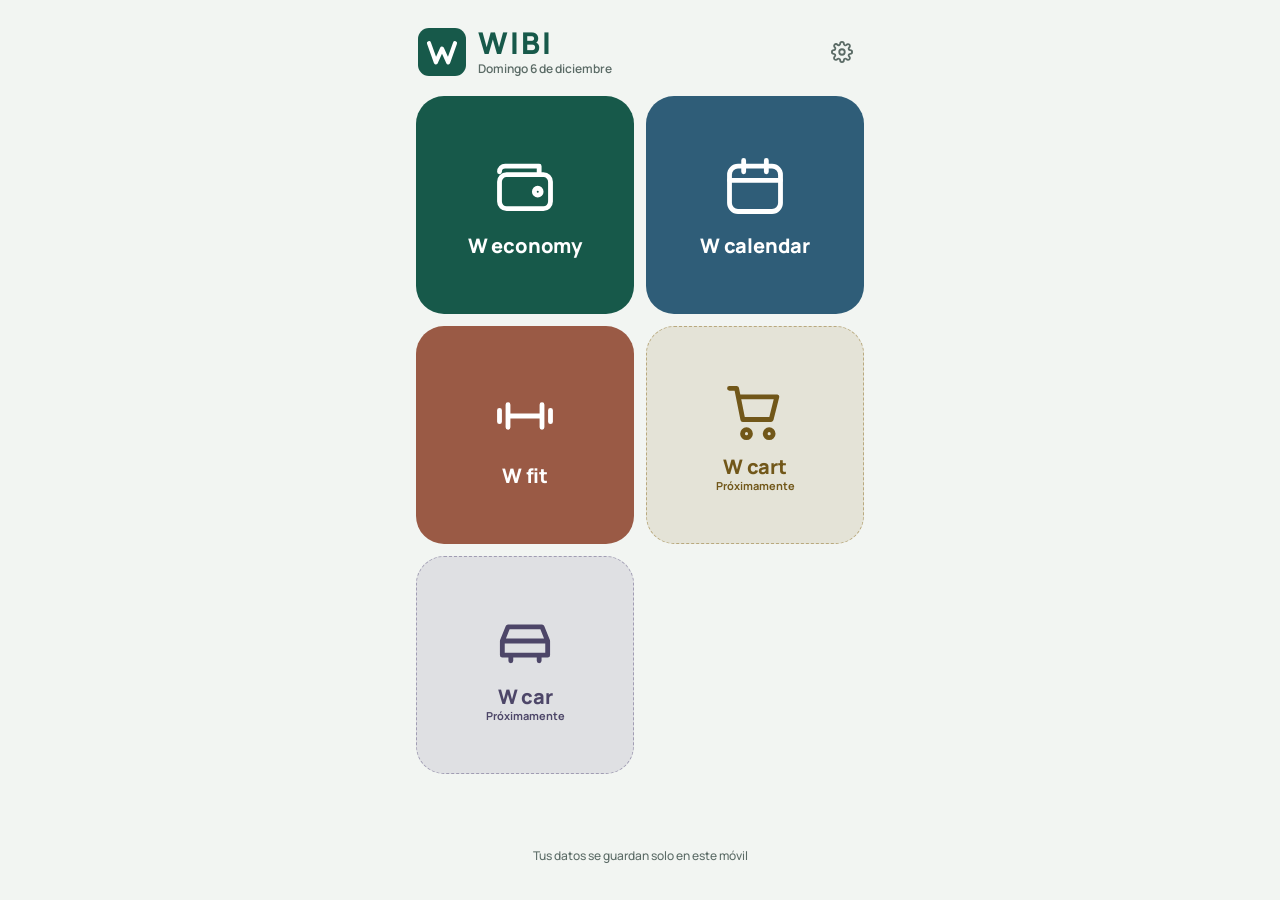
==== index.html @ 0a6af0d2 "Los estilos llevan la version en la direccion para no mezclar versiones (v0.38.1) Co-Authored-By: Cl" ====
<!doctype html>
<html lang="es">
<head>
<meta charset="utf-8">
<meta name="viewport" content="width=device-width, initial-scale=1, viewport-fit=cover">
<title>WIBI</title>
<meta name="theme-color" content="#F2F5F2">
<meta name="description" content="WIBI: app personal para el móvil">
<link rel="manifest" href="manifest.webmanifest">
<link rel="icon" type="image/png" sizes="192x192" href="icons/icon-192.png">
<link rel="apple-touch-icon" href="icons/apple-touch-icon.png">
<meta name="apple-mobile-web-app-capable" content="yes">
<meta name="mobile-web-app-capable" content="yes">
<meta name="apple-mobile-web-app-title" content="WIBI">
<meta name="apple-mobile-web-app-status-bar-style" content="default">
<link rel="preconnect" href="https://fonts.googleapis.com">
<link rel="preconnect" href="https://fonts.gstatic.com" crossorigin>
<link href="https://fonts.googleapis.com/css2?family=Figtree:wght@400;500;600;700;800&amp;family=Manrope:wght@400;500;600;700;800&amp;family=Bricolage+Grotesque:wght@600;700;800&amp;family=Barlow:wght@400;500;600;700&amp;family=Barlow+Condensed:wght@600;700;800&amp;family=Rubik:wght@400;500;600;700;800&amp;display=swap" rel="stylesheet">
<link rel="stylesheet" href="css/styles.css?v=0.38.1">
<link rel="stylesheet" href="css/calendar.css?v=0.38.1">
<link rel="stylesheet" href="css/economy.css?v=0.38.1">
<link rel="stylesheet" href="css/fit.css?v=0.38.1">
</head>
<body>
<div id="app"></div>
<div id="overlay-root"></div>
<script type="module" src="js/main.js"></script>
</body>
</html>
---- css/styles.css ----
/* ============================================================
   WIBI · estilos
   Los colores viven en variables (--nombre). Cambiar de claro a
   oscuro solo cambia el valor de esas variables.
   ============================================================ */

:root {
  --bg: #F2F5F2;
  --card: #FFFFFF;
  --text: #1B2A26;
  --muted: #5B6B66;
  --line: #E4EBE7;
  --track: #F2F5F2;
  --primary: #17594A;
  --on-primary: #FFFFFF;
  --accent-text: #17594A;
  --outline: #17594A;
  --banner-bg: #FBF1DC;
  --banner-text: #6B4A0A;
  --banner-btn: #17594A;
  --banner-btn-text: #FFFFFF;
  --danger: #A33A2B;
  color-scheme: light;
}

:root[data-theme="dark"] {
  --bg: #0F1A17;
  --card: #1A2824;
  --text: #E6EFEB;
  --muted: #9DB0A9;
  --line: #26372F;
  --track: #0F1A17;
  --primary: #17594A;
  --on-primary: #FFFFFF;
  --accent-text: #7FD4BB;
  --outline: #7FD4BB;
  --banner-bg: #2B2412;
  --banner-text: #F0D79A;
  --banner-btn: #E0A33A;
  --banner-btn-text: #2B1D00;
  --danger: #F08A78;
  color-scheme: dark;
}

* { box-sizing: border-box; -webkit-tap-highlight-color: transparent; }

html, body {
  margin: 0;
  background: var(--bg);
  color: var(--text);
  font-family: 'Manrope', system-ui, -apple-system, 'Segoe UI', Roboto, sans-serif;
  -webkit-text-size-adjust: 100%;
}

body { min-height: 100vh; min-height: 100dvh; }

button { font: inherit; color: inherit; cursor: pointer; border: 0; background: none; padding: 0; }
button:focus-visible, label:focus-within, a:focus-visible { outline: 3px solid var(--outline); outline-offset: 2px; }

svg.icon { width: 1em; height: 1em; display: block; }

/* ---------- Estructura de pantalla ---------- */

#app {
  max-width: 480px;
  margin: 0 auto;
  min-height: 100vh;
  min-height: 100dvh;
  display: flex;
  flex-direction: column;
  gap: 12px;
  padding: calc(20px + env(safe-area-inset-top)) 16px calc(24px + env(safe-area-inset-bottom)) 16px;
}

.spacer { flex: 1; }
.footnote { font-size: 12px; font-weight: 500; color: var(--muted); text-align: center; }

/* ---------- Cabecera de inicio ---------- */

.home-top { display: flex; align-items: center; justify-content: space-between; min-height: 64px; }
.brand { display: flex; align-items: center; gap: 12px; padding-left: 2px; }
.brand svg { width: 48px; height: 48px; display: block; }
.brand-text { display: flex; flex-direction: column; gap: 1px; }
.wordmark { font-size: 30px; font-weight: 800; letter-spacing: 2px; line-height: 1.05; color: var(--accent-text); }
.today { font-size: 12px; font-weight: 600; color: var(--muted); }

.icon-btn {
  width: 44px; height: 44px; border-radius: 22px;
  display: flex; align-items: center; justify-content: center;
  font-size: 22px; color: var(--muted);
}
.icon-btn.filled { background: var(--card); color: var(--text); font-size: 20px; }

/* ---------- Aviso de copia ---------- */

.banner {
  background: var(--banner-bg);
  border-radius: 20px;
  padding: 12px 12px 12px 16px;
  display: flex; align-items: center; gap: 12px;
}
.banner p { flex: 1; margin: 0; font-size: 13px; font-weight: 600; color: var(--banner-text); line-height: 1.4; }
.banner button {
  height: 44px; padding: 0 18px; border-radius: 22px;
  background: var(--banner-btn); color: var(--banner-btn-text);
  font-size: 13px; font-weight: 800;
}

/* ---------- Cuadrados de las secciones ---------- */

.grid { display: grid; grid-template-columns: repeat(2, minmax(0, 1fr)); gap: 12px; }

.tile {
  aspect-ratio: 1 / 1;
  border-radius: 28px;
  padding: 16px;
  display: flex; flex-direction: column; align-items: center; justify-content: center;
  gap: 12px;
  text-align: center;
}
.tile .tile-icon { font-size: 68px; line-height: 0; }
.tile .tile-icon svg { stroke-width: 1.7; }
.tile .tile-name { font-size: 20px; font-weight: 800; letter-spacing: -0.2px; }
.tile .tile-soon { font-size: 11px; font-weight: 700; margin-top: -10px; }

.tile.active { background: var(--c); color: var(--on); }

.tile.pending {
  border: 1.5px dashed color-mix(in srgb, var(--c) 55%, var(--bg));
  background: color-mix(in srgb, var(--c) 13%, var(--bg));
  color: color-mix(in srgb, var(--c) 82%, #000);
  gap: 8px;
}
:root[data-theme="dark"] .tile.pending { color: color-mix(in srgb, var(--c) 45%, #fff); }

/* ---------- Pantallas interiores ---------- */

.top { display: flex; align-items: center; gap: 12px; min-height: 56px; }
.top h1 { margin: 0; font-size: 22px; font-weight: 800; letter-spacing: -0.3px; }

.card { background: var(--card); border-radius: 20px; padding: 16px; display: flex; flex-direction: column; gap: 12px; }
.card h2 { margin: 0; font-size: 14px; font-weight: 700; }
.card .hint { margin: 0; font-size: 12px; font-weight: 500; color: var(--muted); line-height: 1.45; }
.head { display: flex; flex-direction: column; gap: 2px; }

.segmented { background: var(--track); border-radius: 16px; padding: 4px; display: flex; gap: 4px; }
.segmented button {
  flex: 1; height: 44px; border-radius: 12px;
  font-size: 13px; font-weight: 700; color: var(--muted);
}
.segmented button[aria-pressed="true"] { background: var(--primary); color: var(--on-primary); font-weight: 800; }

.row-card { text-align: left; width: 100%; flex-direction: row; align-items: center; }
.row-card .grow { flex: 1; display: flex; flex-direction: column; gap: 8px; }
.row-card .chev { font-size: 16px; color: var(--muted); }
.dots { display: flex; gap: 6px; }
.dots span { width: 22px; height: 22px; border-radius: 11px; display: block; }

.btn-row { display: flex; gap: 8px; }
.btn {
  flex: 1; height: 48px; border-radius: 24px;
  font-size: 14px; font-weight: 800;
  display: flex; align-items: center; justify-content: center; gap: 8px;
}
.btn .icon { font-size: 18px; stroke-width: 2.2; }
.btn.primary { background: var(--primary); color: var(--on-primary); }
.btn.outline { border: 2px solid var(--outline); color: var(--outline); }
.btn.danger { background: var(--danger); color: #fff; }
.btn:disabled { opacity: 0.6; cursor: default; }
.text-btn { height: 44px; font-size: 13px; font-weight: 800; color: var(--accent-text); align-self: center; padding: 0 12px; }

.lines { display: flex; flex-direction: column; gap: 2px; font-size: 12px; font-weight: 500; color: var(--muted); line-height: 1.45; }

/* ---------- Color de las secciones ---------- */

.color-card { padding: 12px 16px; gap: 8px; }
.color-head { display: flex; align-items: center; gap: 10px; }
.mini-tile {
  width: 36px; height: 36px; border-radius: 12px;
  background: var(--c); color: var(--on);
  display: flex; align-items: center; justify-content: center; font-size: 20px;
}
.color-name { font-size: 15px; font-weight: 700; }

.swatches { display: flex; justify-content: space-between; }
.swatch { position: relative; width: 44px; height: 44px; display: flex; align-items: center; justify-content: center; }
.swatch .dot {
  width: 32px; height: 32px; border-radius: 50%;
  background: var(--s); color: #fff;
  display: flex; align-items: center; justify-content: center; font-size: 14px;
}
.swatch .dot .icon { stroke-width: 3; }
.swatch[aria-pressed="true"] .dot, .swatch.custom.chosen .dot { width: 30px; height: 30px; outline: 2.5px solid var(--text); outline-offset: 2px; }
.swatch.custom .dot { background: transparent; border: 1.5px dashed var(--muted); color: var(--muted); }
.swatch.custom.chosen .dot { background: var(--s); border: 0; color: var(--on); }
.swatch.custom input { position: absolute; inset: 0; width: 100%; height: 100%; opacity: 0; cursor: pointer; }

/* ---------- Avisos y diálogos ---------- */

.toast {
  position: fixed; left: 50%; transform: translateX(-50%);
  bottom: calc(24px + env(safe-area-inset-bottom));
  max-width: min(440px, calc(100vw - 32px));
  background: var(--text); color: var(--bg);
  padding: 12px 18px; border-radius: 22px;
  font-size: 13px; font-weight: 700; text-align: center; z-index: 30;
}

.modal-back {
  position: fixed; inset: 0; background: rgba(0, 0, 0, 0.5);
  display: flex; align-items: center; justify-content: center;
  padding: 24px; z-index: 20;
}
.modal { background: var(--card); color: var(--text); border-radius: 24px; padding: 20px; width: 100%; max-width: 380px; display: flex; flex-direction: column; gap: 12px; }
.modal h2 { margin: 0; font-size: 18px; font-weight: 800; }
.modal p { margin: 0; font-size: 14px; font-weight: 500; color: var(--muted); line-height: 1.5; }

/* ---------- Secciones en construcción ---------- */

.construction { align-items: center; text-align: center; padding: 32px 16px; gap: 14px; }
.construction .tile-icon { font-size: 64px; line-height: 0; color: var(--c); }
.construction .tile-icon svg { stroke-width: 1.7; }
.construction h2 { font-size: 18px; font-weight: 800; }

/* ---------- Campos dentro de diálogos ---------- */

.modal .field { display: flex; flex-direction: column; gap: 6px; font-size: 12px; font-weight: 600; color: var(--muted); }
.modal .field input {
  height: 48px; border: 1px solid var(--field, #8AA09A); border-radius: 12px; padding: 0 12px;
  font: inherit; font-size: 16px; font-weight: 600; color: var(--text); background: var(--card);
}

/* ---------- Botón atrás discreto ---------- */
.app-back {
  position: fixed; z-index: 15;
  top: calc(2px + env(safe-area-inset-top, 0px)); left: calc(2px + env(safe-area-inset-left, 0px));
  width: 44px; height: 40px; display: grid; place-items: center;
  color: inherit; opacity: .45; background: none; border: 0; border-radius: 10px;
  -webkit-tap-highlight-color: transparent;
}
.app-back:active { opacity: .9; }
.app-back[hidden] { display: none; }
#app.full.has-back { padding-top: 30px; }

.bk-state { display: flex; align-items: center; justify-content: center; gap: 7px; margin: 0 0 6px; font-size: 12px; font-weight: 700; color: var(--text); opacity: .75; }
.bk-state i { width: 9px; height: 9px; border-radius: 50%; background: #2FA562; }
.bk-state.soon i { background: #E0A33A; } .bk-state.late i { background: #E5484D; }
.toast.nudge { display: flex; align-items: center; gap: 10px; text-align: left; padding: 8px 8px 8px 16px; }
.toast.nudge button { height: 36px; padding: 0 14px; border-radius: 18px; background: var(--bg); color: var(--text); font-size: 12px; font-weight: 800; white-space: nowrap; }
.toast.nudge button.x { padding: 0; width: 36px; background: transparent; color: var(--bg); }
---- css/calendar.css ----
/* ============================================================
   W calendar · aspecto propio (se activa con la clase "in-cal")
   ============================================================ */

:root.in-cal {
  --bg: #F4F6F8; --card: #FFFFFF; --text: #14202B; --muted: #4A5A69;
  --line: #D5DCE3; --line2: #E6EBF0; --track: #E6EBF0;
  --primary: #0F766E; --on-primary: #FFFFFF; --outline: #0F766E; --accent-text: #0F766E;
  --danger: #B3261E; --field: #8896A3; --hero: #14202B; --hero-text: #FFFFFF; --hero-muted: #C9D3DC;
  --seg-on: #FFFFFF;
}
:root.in-cal[data-theme="dark"] {
  --bg: #0F161C; --card: #1A242D; --text: #E8EEF3; --muted: #9FB0BF;
  --line: #2B3945; --line2: #243039; --track: #243039;
  --primary: #0F766E; --on-primary: #FFFFFF; --outline: #5FD1C6; --accent-text: #5FD1C6;
  --danger: #F08A78; --field: #6E8294; --hero: #22323F; --hero-text: #FFFFFF; --hero-muted: #B5C3CF;
  --seg-on: #34495A;
}
html.in-cal, html.in-cal body { background: var(--bg); font-family: 'Figtree', system-ui, -apple-system, 'Segoe UI', Roboto, sans-serif; }
#app.full { max-width: 480px; padding: 0; gap: 0; }

.cal { flex: 1; display: flex; flex-direction: column; min-height: 100vh; min-height: 100dvh; background: var(--bg); color: var(--text); }
.cal-head { display: flex; align-items: center; gap: 8px; padding: calc(14px + env(safe-area-inset-top)) 16px 8px; }
.cal-head .grow { flex: 1; min-width: 0; }
.cal-sub { font-size: 12px; font-weight: 600; color: var(--muted); }
.cal-title { font-size: 22px; font-weight: 700; line-height: 1.15; }
.ci { display: block; flex: none; }

.cal-round {
  width: 44px; height: 44px; border-radius: 50%; flex: none;
  background: var(--card); color: var(--text); box-shadow: inset 0 0 0 1px var(--line);
  display: flex; align-items: center; justify-content: center;
}
.cal-pill {
  flex: 1; min-width: 0; height: 44px; padding: 0 16px; border-radius: 22px;
  background: var(--card); color: var(--text); box-shadow: inset 0 0 0 1px var(--line);
  display: flex; align-items: center; justify-content: space-between; font-size: 16px; font-weight: 700;
}
.cal-pill span { display: flex; align-items: center; gap: 8px; min-width: 0; }
.cal-pill i { width: 10px; height: 10px; border-radius: 50%; flex: none; }
.cal-head-col { display: flex; flex-direction: column; gap: 8px; padding: calc(12px + env(safe-area-inset-top)) 16px 8px; }
.cal-head-col .row { display: flex; align-items: center; gap: 8px; }
.cal-head-col .row.between { justify-content: space-between; padding-left: 4px; }
.cal-head-col .month-row { padding-left: 4px; }
.cal-head-col .month-row .cal-title { flex: 1; min-width: 0; white-space: nowrap; }
.cal-head-col .month-row .cal-round { width: 36px; height: 36px; }
.cal-today-btn { flex: none; height: 36px; padding: 0 12px; border-radius: 18px; font-size: 13px; font-weight: 700; color: var(--accent-text); box-shadow: inset 0 0 0 1.5px var(--outline); }

.cal-main { display: flex; flex-direction: column; gap: 12px; padding: 8px 16px 0; }
.cal-main.tight { gap: 10px; }
.cal-main.flush { padding: 0; gap: 10px; }
.cal-note { font-size: 14px; color: var(--muted); line-height: 1.45; }
.cal-note.small { font-size: 12px; line-height: 1.4; }

/* Tarjetas */
.cal-cards { display: grid; grid-template-columns: repeat(3, minmax(0, 1fr)); gap: 8px; padding: 0 10px; }
.cal-card { background: var(--card); border-radius: 10px; padding: 6px 10px; box-shadow: inset 0 0 0 1px var(--line); display: flex; align-items: baseline; gap: 5px; white-space: nowrap; min-width: 0; }
.cal-card b { font-size: 16px; font-weight: 700; line-height: 1.1; }
.cal-card span { font-size: 11px; font-weight: 500; color: var(--muted); overflow: hidden; text-overflow: ellipsis; }
.cal-section { background: var(--card); border-radius: 16px; padding: 14px 16px; box-shadow: inset 0 0 0 1px var(--line); display: flex; flex-direction: column; gap: 10px; }
.cal-section h3 { margin: 0; font-size: 14px; font-weight: 700; }
.cal-section .opt { font-size: 12px; color: var(--muted); }
.cal-section .rowh { display: flex; align-items: baseline; justify-content: space-between; gap: 8px; }

/* Cuadrícula del mes */
.cal-week { display: grid; grid-template-columns: repeat(7, minmax(0, 1fr)); gap: 4px; padding: 0 10px; text-align: center; font-size: 12px; font-weight: 600; color: var(--muted); }
.cal-grid { display: grid; grid-template-columns: repeat(7, minmax(0, 1fr)); gap: 4px; padding: 0 10px; }
.cal-cell {
  display: flex; flex-direction: column; gap: 3px; height: 92px; border-radius: 10px; padding: 5px 5px 4px;
  overflow: hidden; text-align: left; background: var(--card); color: var(--muted); box-shadow: inset 0 0 0 1.5px var(--field);
}
.cal-cell.blank { background: transparent; box-shadow: none; }
.cal-cell.painted { box-shadow: none; }
:root { --frame: #8B98A4; }
:root[data-theme="dark"] { --frame: #9AA9B6; }
@media (prefers-color-scheme: dark) { :root:not([data-theme="light"]) { --frame: #9AA9B6; } }
.cal-cell.today { outline: 2.5px solid #E5383B; outline-offset: -2.5px; z-index: 1; }
.cal-cell.today .dn { background: #E5383B; color: #fff; border-radius: 8px; padding: 2px 4px; margin: -2px 0 0 -2px; }
/* Vista del mes: casillas pegadas y más altas */
.cal-grid.month { gap: 0; padding: 0; margin: 0 6px; border-top: 1px solid var(--field); border-left: 1px solid var(--field); }
.cal-grid.month .cal-cell { height: 96px; border-radius: 0; padding: 4px 4px 3px; box-shadow: none; border-right: 1px solid var(--field); border-bottom: 1px solid var(--field); }
.cal-grid.month .cal-cell.blank { background: transparent; color: var(--muted); opacity: 0.45; }
.cal-grid.month .cal-cell.today { box-shadow: none; }
.cal-grid.month .cal-cell .txt { flex: 0 1 auto; border-radius: 4px; padding: 2px 3px; align-self: stretch; }
.cal-week.month { gap: 0; padding: 0; margin: 0 6px; }
.cal-cell .tp { display: flex; justify-content: space-between; align-items: flex-start; line-height: 1; gap: 2px; }
.cal-cell .tp .chips { gap: 2px; margin-top: -1px; }
.cal-cell .dn { font-size: 13px; font-weight: 500; }
.cal-cell .code { font-size: 14px; font-weight: 600; }
.cal-cell .chips { display: flex; gap: 3px; }
.cal-cell .txt { flex: 1 1 0; min-height: 0; font-size: 10px; font-weight: 500; line-height: 1.2; display: -webkit-box; -webkit-line-clamp: 4; -webkit-box-orient: vertical; overflow: hidden; word-break: break-word; }
.cal-chip { width: 12px; height: 12px; border-radius: 3px; background: #FFFFFF; box-shadow: inset 0 0 0 1px rgba(20, 32, 43, 0.25); display: flex; align-items: center; justify-content: center; }
.cal-grid.brush { gap: 6px; padding: 0 16px; touch-action: none; user-select: none; -webkit-user-select: none; }
.cal-grid.brush .cal-cell { height: 58px; padding: 6px 6px 4px; cursor: pointer; background: transparent; }
.cal-grid.brush .cal-cell.painted { background: unset; }
.cal-grid.brush .cal-cell .dn { font-size: 12px; }
.cal-grid.brush .cal-cell .code { font-size: 13px; }
.cal-week.wide { gap: 6px; padding: 0 16px; }

/* Botones */
.cal-btn { height: 52px; border-radius: 14px; background: var(--primary); color: var(--on-primary); font-size: 16px; font-weight: 700; display: flex; align-items: center; justify-content: center; gap: 8px; width: 100%; }
.cal-btn.slim { height: 48px; }
.cal-btn.outline { background: transparent; box-shadow: inset 0 0 0 1.5px var(--outline); color: var(--outline); }
.cal-btn.dashed { background: transparent; box-shadow: none; border: 1.5px dashed var(--outline); color: var(--outline); }
.cal-btn.plain-danger { background: transparent; color: var(--danger); height: 44px; }
.cal-btn.done { width: auto; height: 44px; padding: 0 18px; border-radius: 22px; }
.cal-btn:disabled { opacity: 0.55; }
.cal-foot { margin-top: auto; padding: 16px 16px calc(24px + env(safe-area-inset-bottom)); display: flex; flex-direction: column; gap: 6px; }
.cal-pad { padding: 0 10px; }

/* Barra inferior */
.cal-nav { position: sticky; bottom: 0; margin-top: auto; z-index: 5; display: flex; justify-content: space-around; background: var(--card); border-top: 1px solid var(--line); padding: 6px 8px calc(14px + env(safe-area-inset-bottom)); }
.cal-tab { display: flex; flex-direction: column; align-items: center; justify-content: center; gap: 3px; min-width: 62px; min-height: 48px; font-size: 12px; font-weight: 600; color: var(--muted); }
.cal-tab[aria-current="page"] { color: var(--accent-text); font-weight: 700; }
.cal-spacer { height: 16px; flex: none; }

/* Pestañas tipo segmentado */
.cal-tabs { display: flex; gap: 4px; padding: 4px; border-radius: 14px; background: var(--track); }
.cal-tabs button { flex: 1; min-height: 40px; border-radius: 10px; font-size: 16px; font-weight: 600; color: var(--muted); }
.cal-tabs button[aria-selected="true"], .cal-tabs button[aria-pressed="true"] { background: var(--seg-on); color: var(--text); font-weight: 700; box-shadow: 0 1px 2px rgba(20, 32, 43, 0.18); }
.cal-tabs.small { padding: 3px; border-radius: 12px; gap: 2px; flex: none; }
.cal-tabs.small button { min-width: 56px; min-height: 38px; font-size: 14px; border-radius: 9px; flex: none; }

/* Fichas de turno (pincel y día) */
.cal-tiles { display: grid; gap: 2px; }
.cal-tiles.c7 { grid-template-columns: repeat(7, minmax(0, 1fr)); gap: 0; }
.cal-tiles.c6 { grid-template-columns: repeat(6, minmax(0, 1fr)); }
.cal-tile { border-radius: 14px; padding: 8px 0; display: flex; flex-direction: column; align-items: center; gap: 4px; color: var(--text); min-width: 0; }
.cal-tile[aria-pressed="true"] { background: var(--bg); box-shadow: 0 0 0 2px var(--text); }
.cal-tile .sw { width: 38px; height: 38px; border-radius: 12px; font-size: 17px; font-weight: 700; display: flex; align-items: center; justify-content: center; box-shadow: inset 0 0 0 1px rgba(20, 32, 43, 0.12); }
.cal-tiles.c6 .sw { width: 40px; height: 40px; font-size: 18px; }
.cal-tile .sw.erase { background: var(--card); box-shadow: inset 0 0 0 1.5px var(--field); }
.cal-tile .lab { font-size: 12px; font-weight: 600; max-width: 100%; overflow: hidden; text-overflow: ellipsis; white-space: nowrap; padding: 0 2px; }
.cal-tile[aria-pressed="true"] .lab { font-weight: 700; }
.cal-panel { position: sticky; bottom: 0; margin-top: auto; background: var(--card); border-radius: 20px 20px 0 0; padding: 16px 8px calc(24px + env(safe-area-inset-bottom)); box-shadow: 0 -1px 0 var(--line); display: flex; flex-direction: column; gap: 10px; }
.cal-panel h3 { margin: 0; padding: 0 8px; font-size: 14px; font-weight: 700; }
.cal-count { margin: 0 16px; padding: 10px 12px; border-radius: 12px; background: var(--card); box-shadow: inset 0 0 0 1px var(--line); display: flex; justify-content: space-between; align-items: center; font-size: 14px; }

/* Zonas (botones de elección) */
.cal-zones { display: grid; grid-template-columns: repeat(2, minmax(0, 1fr)); gap: 8px; }
.cal-choice { height: 44px; border-radius: 12px; background: var(--card); box-shadow: inset 0 0 0 1.5px var(--field); font-size: 15px; font-weight: 600; padding: 0 6px; overflow: hidden; text-overflow: ellipsis; white-space: nowrap; }
.cal-choice[aria-pressed="true"] { background: var(--primary); color: var(--on-primary); font-weight: 700; box-shadow: none; }

/* Interruptor */
.cal-switch-row { background: var(--card); border-radius: 16px; padding: 10px 16px; box-shadow: inset 0 0 0 1px var(--line); display: flex; align-items: center; justify-content: space-between; gap: 12px; font-size: 16px; font-weight: 600; }
.cal-switch-row .l { display: flex; align-items: center; gap: 10px; }
.cal-switch { width: 52px; height: 32px; border-radius: 16px; padding: 3px; background: var(--field); display: flex; align-items: center; flex: none; }
.cal-switch i { width: 26px; height: 26px; border-radius: 50%; background: #FFFFFF; display: block; }
.cal-switch[aria-checked="true"] { background: var(--primary); justify-content: flex-end; }

/* Campos */
.cal-field { display: flex; flex-direction: column; gap: 6px; }
.cal-field > span, .cal-label { font-size: 12px; font-weight: 600; color: var(--muted); }
.cal-input, .cal-textarea {
  width: 100%; height: 48px; border: 1px solid var(--field); border-radius: 12px; padding: 0 12px;
  font: inherit; font-size: 16px; font-weight: 600; color: var(--text); background: var(--card);
}
.cal-textarea { height: auto; min-height: 72px; resize: none; padding: 10px 12px; font-weight: 500; }
.cal-grid2 { display: grid; gap: 10px; grid-template-columns: repeat(2, minmax(0, 1fr)); }
.cal-grid2.wide-left { grid-template-columns: minmax(0, 2fr) minmax(0, 1fr); }
.cal-info { background: var(--card); border-radius: 12px; padding: 10px 14px; box-shadow: inset 0 0 0 1px var(--line); display: flex; justify-content: space-between; align-items: center; gap: 8px; }
.cal-info span { font-size: 14px; color: var(--muted); }
.cal-info b { font-size: 16px; font-weight: 700; text-align: right; }
.cal-colors { display: grid; grid-template-columns: repeat(6, minmax(0, 1fr)); gap: 8px; }
.cal-color { height: 40px; border-radius: 10px; display: flex; align-items: center; justify-content: center; box-shadow: inset 0 0 0 1px rgba(20, 32, 43, 0.18); }
.cal-color.empty { box-shadow: none; border: 1.5px dashed var(--field); }
.cal-color.big { height: 44px; border-radius: 12px; }
.cal-color[aria-pressed="true"] { box-shadow: 0 0 0 2px var(--bg), 0 0 0 4px var(--text); }
.cal-colorpick { background: var(--card); border-radius: 12px; padding: 6px 14px; box-shadow: inset 0 0 0 1px var(--line); display: flex; justify-content: space-between; align-items: center; font-size: 16px; font-weight: 600; }
.cal-colorpick input { width: 56px; height: 40px; border: 0; padding: 0; border-radius: 8px; background: transparent; }
.cal-radio { min-height: 64px; background: var(--card); border-radius: 14px; padding: 10px 14px; box-shadow: inset 0 0 0 1px var(--line); display: flex; align-items: center; gap: 12px; font-size: 16px; font-weight: 600; line-height: 1.3; text-align: left; width: 100%; }
.cal-radio.on { box-shadow: inset 0 0 0 2px var(--primary); }
.cal-radio .dot { width: 22px; height: 22px; border-radius: 50%; flex: none; box-shadow: inset 0 0 0 2px var(--field); }
.cal-radio.on .dot { box-shadow: inset 0 0 0 6px var(--primary); }

/* Listas */
.cal-list { display: flex; flex-direction: column; gap: 10px; }
.cal-row { min-height: 72px; background: var(--card); border-radius: 16px; padding: 10px 14px; box-shadow: inset 0 0 0 1px var(--line); display: flex; align-items: center; gap: 12px; text-align: left; width: 100%; color: var(--text); }
.cal-row .sw { width: 44px; height: 44px; border-radius: 12px; font-size: 20px; font-weight: 700; display: flex; align-items: center; justify-content: center; flex: none; box-shadow: inset 0 0 0 1px rgba(20, 32, 43, 0.12); }
.cal-row .sw.sm { width: 40px; height: 40px; font-size: 18px; font-weight: 800; }
.cal-row .tx { flex: 1; min-width: 0; display: flex; flex-direction: column; gap: 2px; }
.cal-row .tx b { font-size: 16px; font-weight: 700; }
.cal-row .tx span { font-size: 14px; color: var(--muted); }
.cal-row .chev { color: var(--muted); }
.cal-lines { background: var(--card); border-radius: 16px; padding: 2px 16px; box-shadow: inset 0 0 0 1px var(--line); display: flex; flex-direction: column; }
.cal-lines .ln { min-height: 52px; display: flex; align-items: center; justify-content: space-between; gap: 8px; text-align: left; width: 100%; font-size: 16px; font-weight: 600; color: var(--text); }
.cal-lines .ln + .ln { border-top: 1px solid var(--line2); }
.cal-lines .ln .r { display: flex; align-items: center; gap: 6px; font-size: 14px; font-weight: 500; color: var(--muted); }
.cal-lines.roomy .ln { min-height: 56px; }

/* Resumen */
.cal-hero { background: var(--hero); color: var(--hero-text); border-radius: 16px; padding: 16px 18px; display: flex; align-items: flex-end; justify-content: space-between; gap: 8px; }
.cal-hero .k { font-size: 14px; font-weight: 600; color: var(--hero-muted); }
.cal-hero .big { font-size: 44px; font-weight: 700; line-height: 1.05; }
.cal-hero .rt { text-align: right; font-size: 14px; font-weight: 600; line-height: 1.5; }
.cal-hero .rt .m { color: var(--hero-muted); }
.cal-bar-row { display: flex; flex-direction: column; gap: 6px; }
.cal-bar-line { display: flex; align-items: center; gap: 10px; }
.cal-bar-line .sw { width: 32px; height: 32px; border-radius: 10px; font-weight: 700; display: flex; align-items: center; justify-content: center; flex: none; box-shadow: inset 0 0 0 1px rgba(20, 32, 43, 0.12); }
.cal-bar-line .nm { flex: 1; min-width: 0; font-size: 16px; font-weight: 600; overflow: hidden; text-overflow: ellipsis; white-space: nowrap; }
.cal-bar-line .dd { font-size: 14px; color: var(--muted); }
.cal-bar-line .hh { min-width: 48px; text-align: right; font-size: 16px; font-weight: 700; }
.cal-bar-line .hh.m { font-size: 14px; font-weight: 400; color: var(--muted); }
.cal-bar { height: 8px; border-radius: 4px; background: var(--track); overflow: hidden; }
.cal-bar i { display: block; height: 100%; border-radius: 4px; box-shadow: inset 0 0 0 1px rgba(20, 32, 43, 0.15); }
.cal-sep { border-top: 1px solid var(--line2); padding-top: 10px; }
.cal-zrow { display: flex; align-items: center; gap: 10px; min-height: 44px; }
.cal-zrow .zn { width: 120px; font-size: 15px; font-weight: 600; overflow: hidden; text-overflow: ellipsis; white-space: nowrap; }
.cal-zrow .zb { flex: 1; height: 10px; border-radius: 5px; background: var(--track); display: flex; overflow: hidden; }
.cal-zrow .zb i { height: 10px; border-radius: 5px; background: var(--primary); display: block; }
.cal-zrow .zc { min-width: 24px; text-align: right; font-size: 16px; font-weight: 700; }
.cal-pend { min-height: 56px; border-radius: 16px; padding: 0 16px; border: 1.5px dashed var(--field); display: flex; align-items: center; justify-content: space-between; width: 100%; color: var(--text); font-size: 16px; font-weight: 600; }
.cal-pend .go { display: flex; align-items: center; gap: 4px; font-size: 14px; font-weight: 700; color: var(--accent-text); }
.cal-pendrow { background: var(--card); border-radius: 16px; padding: 10px 14px; box-shadow: inset 0 0 0 1px var(--line); display: flex; align-items: center; gap: 12px; }
.cal-select { height: 44px; min-width: 152px; border: 1px solid var(--field); border-radius: 12px; padding: 0 10px; font: inherit; font-size: 15px; font-weight: 600; background: var(--card); color: var(--text); }

/* Festivos */
.cal-fest { min-height: 64px; display: flex; align-items: center; gap: 12px; }
.cal-fest + .cal-fest { border-top: 1px solid var(--line2); }
.cal-fest .dt { width: 44px; height: 44px; border-radius: 12px; background: var(--bg); display: flex; flex-direction: column; align-items: center; justify-content: center; line-height: 1.05; flex: none; }
.cal-fest .dt b { font-size: 18px; font-weight: 800; }
.cal-fest .dt span { font-size: 12px; font-weight: 600; color: var(--muted); }
.cal-fest .tx { flex: 1; min-width: 0; display: flex; flex-direction: column; gap: 2px; }
.cal-fest .tx b { font-size: 16px; font-weight: 600; }
.cal-fest .tx span { font-size: 14px; color: var(--muted); }
.cal-fest .del { width: 44px; height: 44px; display: flex; align-items: center; justify-content: center; color: var(--muted); }
.cal-festbanner { display: flex; align-items: center; gap: 8px; background: var(--card); border-radius: 12px; padding: 10px 14px; box-shadow: inset 0 0 0 1px var(--line); font-size: 14px; font-weight: 600; }

/* Selector de calendario (desplegable) */
.cal-sel-back { position: fixed; inset: 0; background: rgba(20, 32, 43, 0.45); z-index: 20; }
.cal-sel { position: absolute; left: 50%; transform: translateX(-50%); width: min(448px, calc(100vw - 32px)); background: var(--card); color: var(--text); border-radius: 18px; box-shadow: 0 8px 24px rgba(20, 32, 43, 0.25); overflow: hidden; display: flex; flex-direction: column; }
.cal-sel button { min-height: 60px; padding: 0 18px; display: flex; align-items: center; justify-content: space-between; text-align: left; font-size: 16px; font-weight: 600; color: var(--text); }
.cal-sel button + button { border-top: 1px solid var(--line2); }
.cal-sel button.on { background: var(--bg); font-weight: 700; }
.cal-sel button.add { color: var(--accent-text); font-weight: 700; justify-content: flex-start; gap: 12px; }
.cal-sel .nm { display: flex; align-items: center; gap: 12px; min-width: 0; }
.cal-sel .nm i { width: 12px; height: 12px; border-radius: 50%; flex: none; }
.cal-empty { text-align: center; padding: 24px 12px; font-size: 14px; color: var(--muted); line-height: 1.5; }

/* Cambio de mes: la cuadrícula sale y entra con un deslizamiento corto */
@keyframes calOutL { to { opacity: 0; transform: translateX(-22px); } }
@keyframes calOutR { to { opacity: 0; transform: translateX(22px); } }
@keyframes calInR { from { opacity: 0; transform: translateX(22px); } to { opacity: 1; transform: none; } }
@keyframes calInL { from { opacity: 0; transform: translateX(-22px); } to { opacity: 1; transform: none; } }
@keyframes calInF { from { opacity: 0; } to { opacity: 1; } }
.out-l { animation: calOutL 110ms ease-in forwards; }
.out-r { animation: calOutR 110ms ease-in forwards; }
.in-r { animation: calInR 220ms cubic-bezier(.2, .7, .2, 1) both; }
.in-l { animation: calInL 220ms cubic-bezier(.2, .7, .2, 1) both; }
.in-f { animation: calInF 200ms ease-out both; }
@media (prefers-reduced-motion: reduce) { .out-l, .out-r, .in-r, .in-l, .in-f { animation: none; } }

/* Estrés del día */
.cal-scale { display: grid; grid-template-columns: repeat(5, minmax(0, 1fr)); gap: 8px; }
.cal-scale button { height: 46px; border-radius: 12px; background: var(--track); color: var(--text); font-size: 16px; font-weight: 600; box-shadow: inset 0 -3px 0 var(--sc), inset 0 0 0 1px var(--line); }
.cal-scale button[aria-pressed="true"] { background: var(--sc); color: #fff; font-weight: 700; box-shadow: none; outline: 2.5px solid var(--text); outline-offset: 2px; }
.cal-scale-hint { display: flex; justify-content: space-between; font-size: 11px; color: var(--muted); margin-top: -4px; }
.cal-causes { display: flex; flex-wrap: wrap; gap: 8px; }
.cal-cause { min-height: 40px; padding: 0 14px; border-radius: 20px; background: var(--track); color: var(--text); font-size: 14px; font-weight: 600; box-shadow: inset 0 0 0 1px var(--line); }
.cal-cause[aria-pressed="true"] { background: var(--primary); color: var(--on-primary); box-shadow: none; }
.cal-cause-row { min-height: 52px; display: flex; align-items: center; gap: 8px; font-size: 16px; font-weight: 600; }
.cal-cause-row + .cal-cause-row { border-top: 1px solid var(--line2); }
.cal-cause-row .nm { flex: 1; min-width: 0; overflow: hidden; text-overflow: ellipsis; white-space: nowrap; }
.cal-cause-row button { min-height: 44px; padding: 0 6px; font-size: 14px; font-weight: 700; color: var(--accent-text); }
.cal-cause-row button.del { color: var(--danger); }

/* Barra de estrés medio del mes (bajo la cuadrícula) */
.cal-stressbar { display: flex; align-items: center; gap: 10px; margin: 0 14px; min-height: 28px; }
.cal-stressbar .l { font-size: 12px; font-weight: 600; color: var(--muted); }
.cal-stressbar .tr { position: relative; flex: 1; height: 8px; border-radius: 4px; background: var(--track); }
.cal-stressbar .fl { position: absolute; inset: 0 auto 0 0; border-radius: 4px; }
.cal-stressbar .tk { position: absolute; top: -2px; bottom: -2px; width: 1px; background: var(--field); opacity: 0.5; }
.cal-stressbar b { font-size: 15px; font-weight: 700; min-width: 30px; text-align: right; }
/* Resumen de estrés */
.cal-bandbar { display: flex; height: 12px; border-radius: 6px; overflow: hidden; background: var(--track); }
.cal-bandbar i { display: block; }
.cal-ybars { display: flex; align-items: flex-end; gap: 5px; height: 110px; }
.cal-ybars div { flex: 1; display: flex; flex-direction: column; justify-content: flex-end; height: 100%; }
.cal-ybars i { display: block; border-radius: 4px 4px 0 0; min-height: 2px; }
.cal-ylabels { display: flex; gap: 5px; font-size: 10px; color: var(--muted); }
.cal-ylabels span { flex: 1; text-align: center; }

/* Horas: bloque destacado más pequeño */
.cal-hero.compact { padding: 12px 16px; align-items: center; }
.cal-hero.compact .big { font-size: 26px; }
.cal-hero.compact .k { font-size: 13px; }
.cal-hero.compact .rt { font-size: 13px; }

/* Comparar calendarios */
.cmp-who { display: grid; grid-template-columns: 1fr 1fr; gap: 8px; }
.cmp-sel { background: var(--card); border-radius: 14px; box-shadow: inset 0 0 0 1px var(--line); padding: 8px 12px; display: flex; flex-direction: column; gap: 2px; min-width: 0; }
.cmp-sel > span { font-size: 11px; font-weight: 700; color: var(--muted); text-transform: uppercase; letter-spacing: .06em; }
.cmp-sel select { width: 100%; min-width: 0; font: inherit; font-size: 15px; font-weight: 700; color: var(--text); background: transparent; border: 0; padding: 2px 0; text-overflow: ellipsis; }
.cmp-chips { display: flex; flex-wrap: wrap; gap: 6px; }
.cmp-chip { display: flex; align-items: center; gap: 6px; min-height: 36px; padding: 0 12px; border-radius: 18px; background: var(--card); box-shadow: inset 0 0 0 1px var(--line); font-size: 13px; font-weight: 600; color: var(--text); }
.cmp-chip i { width: 10px; height: 10px; border-radius: 5px; flex: none; }
.cmp-chip .n { opacity: .7; font-variant-numeric: tabular-nums; }
.cmp-chip[aria-pressed="true"] { background: var(--primary); color: var(--on-primary); box-shadow: none; }
.cmp-grid { display: grid; grid-template-columns: repeat(7, minmax(0, 1fr)); gap: 3px; }
.cmp-cell { position: relative; height: 64px; border-radius: 9px; overflow: hidden; display: flex; flex-direction: column; background: var(--card); text-align: left; }
.cmp-cell.blank { visibility: hidden; }
.cmp-cell::after { content: ""; position: absolute; inset: 0; border-radius: 9px; border: 3px solid transparent; pointer-events: none; z-index: 3; }
.cmp-cell.free::after { border-color: #2F9E6B; } .cmp-cell.same::after { border-color: #3F6FD1; }
.cmp-cell.one::after { border-color: #E0A020; } .cmp-cell.time::after { border-color: #8A5AC8; }
.cmp-cell.dim { opacity: .22; }
.cmp-cell.today { outline: 2px solid #E5383B; outline-offset: -2px; }
.cmp-cell.sel { outline: 2.5px solid var(--text); outline-offset: 1px; z-index: 4; }
.cmp-cell .dn { position: absolute; left: 4px; top: 2px; z-index: 2; font-size: 10px; font-weight: 700; line-height: 14px; padding: 0 3px; border-radius: 4px; background: rgba(255,255,255,.8); color: #14202B; }
.cmp-row { flex: 1; display: flex; align-items: center; justify-content: flex-end; padding-right: 6px; font-size: 13px; font-weight: 700; }
.cmp-row.hers { border-top: 1px solid rgba(255,255,255,.55); }
.cmp-tag { font-size: 12px; font-weight: 700; padding: 3px 9px; border-radius: 10px; color: #fff; }
.cmp-two { display: grid; grid-template-columns: 1fr 1fr; gap: 8px; }
.cmp-sh { display: flex; align-items: center; gap: 10px; background: var(--track); border-radius: 12px; padding: 8px 10px; min-width: 0; }
.cmp-sh .sw { width: 34px; height: 34px; border-radius: 10px; display: grid; place-items: center; font-weight: 800; font-size: 16px; flex: none; }
.cmp-sh .tx { display: flex; flex-direction: column; min-width: 0; }
.cmp-sh .tx span { font-size: 11px; color: var(--muted); white-space: nowrap; overflow: hidden; text-overflow: ellipsis; }
.cmp-sh .tx b { font-size: 12.5px; }
.cmp-sum { display: grid; grid-template-columns: 1fr 1fr; gap: 8px; }
.cmp-sum div { background: var(--card); box-shadow: inset 0 0 0 1px var(--line); border-radius: 14px; padding: 10px 12px; display: flex; flex-direction: column; gap: 2px; }
.cmp-sum b { font-size: 22px; font-variant-numeric: tabular-nums; }
.cmp-sum span { font-size: 12px; color: var(--muted); }
.cmp-sum i { display: inline-block; width: 9px; height: 9px; border-radius: 5px; margin-right: 6px; }
.cmp-best { display: flex; align-items: center; gap: 10px; width: 100%; min-height: 48px; padding: 8px 0; text-align: left; border-top: 1px solid var(--line2); color: var(--text); }
.cmp-best:first-child { border-top: 0; }
.cmp-best .d { width: 40px; text-align: center; line-height: 1.1; flex: none; }
.cmp-best .d b { display: block; font-size: 17px; } .cmp-best .d span { font-size: 11px; color: var(--muted); font-weight: 600; text-transform: uppercase; }
.cmp-best .t { flex: 1; min-width: 0; display: flex; flex-direction: column; gap: 2px; }
.cmp-best .t b { font-size: 14px; } .cmp-best .t span { font-size: 12px; color: var(--muted); }
.cmp-best i { width: 10px; height: 10px; border-radius: 5px; flex: none; }

/* Cambios de turno */
.cs-sb { display: inline-grid; place-items: center; width: 1.4em; height: 1.4em; border-radius: 7px; font-size: .8em; font-weight: 800; vertical-align: .05em; line-height: 1; box-shadow: inset 0 0 0 1px rgba(20, 32, 43, 0.12); }
.cs-sb.none { background: var(--track); color: var(--muted); }
.cs-h { margin: 4px 0 -4px; font-size: 12px; letter-spacing: .08em; text-transform: uppercase; color: var(--muted); font-weight: 700; }
.cs-item { background: var(--card); border-radius: 16px; padding: 12px 14px; box-shadow: inset 0 0 0 1px var(--line); display: flex; flex-direction: column; gap: 6px; text-align: left; width: 100%; color: var(--text); }
.cs-item .r { display: flex; align-items: center; gap: 8px; justify-content: space-between; }
.cs-item b { font-size: 16px; font-weight: 700; }
.cs-item small { font-size: 13px; color: var(--muted); }
.cs-chip { font-size: 11.5px; font-weight: 700; padding: 3px 8px; border-radius: 999px; background: var(--track); color: var(--muted); white-space: nowrap; }
.cs-chip.find { background: rgba(15, 118, 110, .16); color: var(--accent-text); }
.cs-chip.send { background: rgba(238, 139, 79, .22); color: var(--text); }
.cs-chip.ok { background: rgba(76, 175, 122, .24); color: var(--text); }
.cs-day { border-radius: 16px; overflow: hidden; background: var(--card); box-shadow: inset 0 0 0 1px var(--line); }
.cs-day > header { background: var(--track); padding: 9px 12px; display: flex; align-items: center; gap: 8px; font-weight: 700; }
.cs-day > header span { flex: 1; min-width: 0; }
.cs-day > header em { font-style: normal; font-weight: 500; color: var(--muted); font-size: 13px; }
.cs-person { display: flex; align-items: center; gap: 6px; padding: 8px 12px; border-top: 1px solid var(--line2); }
.cs-person .nm { flex: 1; min-width: 0; font-weight: 600; overflow-wrap: anywhere; }
.cs-person.no .nm { text-decoration: line-through; color: var(--muted); font-weight: 500; }
.cs-person.yes { background: rgba(76, 175, 122, .18); }
.cs-sm { font: inherit; font-size: 13px; font-weight: 700; padding: 0 12px; min-height: 40px; border-radius: 10px; box-shadow: inset 0 0 0 1px var(--field); background: var(--card); color: var(--text); }
.cs-sm.yes { color: #1E7A46; box-shadow: inset 0 0 0 1.5px #1E7A46; }
:root[data-theme="dark"] .cs-sm.yes { color: #6FD39A; box-shadow: inset 0 0 0 1.5px #6FD39A; }
.cs-sm.undo { box-shadow: inset 0 0 0 1px var(--field); color: var(--muted); font-weight: 600; }
.cs-x { width: 36px; min-height: 40px; display: grid; place-items: center; color: var(--muted); flex: none; }
.cs-add { display: flex; gap: 6px; padding: 8px 12px; border-top: 1px solid var(--line2); }
.cs-add input { flex: 1; min-width: 0; height: 40px; font: inherit; padding: 0 10px; border-radius: 10px; border: 1px solid var(--field); background: var(--bg); color: var(--text); }
.cs-banner { background: rgba(76, 175, 122, .2); border-radius: 16px; padding: 12px; display: flex; flex-direction: column; gap: 10px; font-weight: 600; }
.cs-steps { display: flex; gap: 6px; }
.cs-steps div { flex: 1; text-align: center; font-size: 12px; font-weight: 700; padding: 8px 4px; border-radius: 10px; background: var(--track); color: var(--muted); }
.cs-steps div.on { background: var(--primary); color: var(--on-primary); }
.cs-steps div.done { background: rgba(15, 118, 110, .18); color: var(--accent-text); }
.cs-kv { background: var(--card); border-radius: 16px; padding: 12px 14px; box-shadow: inset 0 0 0 1px var(--line); display: flex; flex-direction: column; gap: 10px; }
.cs-kv div { display: flex; flex-direction: column; gap: 1px; }
.cs-kv span { font-size: 12px; color: var(--muted); font-weight: 600; }
.cs-kv b { font-size: 16px; }
.cs-apply { border: 1.5px dashed var(--outline); border-radius: 16px; padding: 12px 14px; display: flex; flex-direction: column; gap: 8px; font-size: 14px; }

.cs-zs { border-radius: 12px; }
.cs-zs summary { display: flex; align-items: center; gap: 10px; min-height: 44px; cursor: pointer; list-style: none; }
.cs-zs summary::-webkit-details-marker { display: none; }
.cs-zs .zn { width: 120px; font-size: 15px; font-weight: 600; overflow: hidden; text-overflow: ellipsis; white-space: nowrap; }
.cs-zs .zb { flex: 1; height: 10px; border-radius: 5px; background: var(--track); display: flex; overflow: hidden; }
.cs-zs .zb i { height: 10px; border-radius: 5px; display: block; }
.cs-zs .zc { min-width: 30px; text-align: right; font-size: 16px; font-weight: 700; }
.cs-zs.few { opacity: .55; }
.cs-zd { font-size: 13px; color: var(--muted); line-height: 1.45; padding: 0 4px 8px; }

/* Cambios de turno: día a librar destacado, un color y una letra por cada día ofrecido */
.cal { --o1: #C2410C; --o2: #1D4ED8; --o3: #7E22CE; --o4: #0F766E; --o5: #BE185D; --o6: #A16207;
  --o1s: #FBE3D6; --o2s: #DCE6FB; --o3s: #EBDDFA; --o4s: #D3EDEA; --o5s: #FADCEA; --o6s: #F5E9C8; }
:root[data-theme="dark"] .cal { --o1: #FB923C; --o2: #7DA2FF; --o3: #C79BF5; --o4: #4FD1C5; --o5: #F58BBA; --o6: #E8C158;
  --o1s: #3A2415; --o2s: #1B2740; --o3s: #2C1D3E; --o4s: #133533; --o5s: #3A1A2A; --o6s: #352B10; }
.cs-hero { border-radius: 16px; padding: 12px 14px; display: flex; flex-direction: column; gap: 2px; background: color-mix(in srgb, var(--sc) 26%, var(--card)); box-shadow: inset 0 0 0 1px color-mix(in srgb, var(--sc) 70%, var(--line)); border-top: 7px solid var(--sc); }
.cs-hero .lab { font-size: 11px; letter-spacing: .1em; text-transform: uppercase; font-weight: 700; color: var(--muted); }
.cs-hero .t { font-size: 25px; font-weight: 800; letter-spacing: -.01em; display: flex; align-items: center; gap: 10px; flex-wrap: wrap; }
.cs-hero .t .cs-sb { font-size: 16px; }
.cs-hero .sm2 { font-size: 13px; color: var(--muted); font-weight: 600; }
.cs-opt { border-left: 6px solid var(--c); }
.cs-opt > header, .cs-pv { background: var(--cs); }
.cs-opt > header .dd, .cs-pv .dd { flex: 1; min-width: 0; font-weight: 800; }
.cs-dot { width: 26px; height: 26px; border-radius: 50%; background: var(--c); color: var(--card); display: grid; place-items: center; font-weight: 800; font-size: 13px; flex: none; }
.cs-shb { display: inline-flex; align-items: center; gap: 5px; padding: 2px 5px; min-height: 32px; border-radius: 8px; color: var(--text); }
.cs-shb small { font-size: 12px; color: var(--muted); font-weight: 700; }
.cs-shb[aria-expanded="true"] { background: var(--track); }
.cs-tc { display: flex; align-items: center; gap: 6px; flex-wrap: wrap; padding: 8px 12px; border-top: 1px solid var(--line2); }
.cs-tc small { font-size: 12px; color: var(--muted); font-weight: 600; }
.cs-tb { display: inline-flex; align-items: center; gap: 6px; min-height: 38px; padding: 0 12px 0 6px; border-radius: 999px; font: inherit; font-size: 13px; font-weight: 700; color: var(--text); background: var(--card); box-shadow: inset 0 0 0 1.5px var(--field); }
.cs-tb[aria-pressed="true"] { box-shadow: inset 0 0 0 2px var(--text); }
.cs-big { font-size: 17px; font-weight: 600; }
.cs-ex { display: flex; flex-wrap: wrap; gap: 6px; }
.cs-ex button { font: inherit; font-size: 13px; font-weight: 600; padding: 0 11px; min-height: 36px; border-radius: 999px; background: var(--track); color: var(--text); }
.cs-prev { display: flex; flex-direction: column; gap: 8px; }
.cs-pv { display: flex; flex-wrap: wrap; align-items: center; gap: 8px; padding: 8px 10px; border-radius: 12px; border: 1.5px dashed var(--c); }
.cs-pv .cs-tc { width: 100%; padding: 4px 0 0; border: 0; }
.cs-bad, .need { color: #B3261E; font-size: 13px; font-weight: 700; }
:root[data-theme="dark"] .cs-bad, :root[data-theme="dark"] .need { color: #F08A78; }
.cs-mini { display: grid; grid-template-columns: repeat(7, 1fr); gap: 3px; text-align: center; }
.cs-mini .h { font-size: 11px; color: var(--muted); font-weight: 700; }
.cs-mini .c { position: relative; aspect-ratio: 1 / .9; border-radius: 8px; box-shadow: inset 0 0 0 1px var(--line); font-size: 11px; font-weight: 600; color: var(--muted); padding: 2px 0 0 4px; text-align: left; }
.cs-mini .c.past { opacity: .4; }
.cs-mini .c.o { background: var(--cs); box-shadow: inset 0 0 0 1.5px var(--c); color: var(--text); }
.cs-mini .c.o i { position: absolute; right: 3px; bottom: 3px; width: 15px; height: 15px; border-radius: 50%; background: var(--c); color: var(--card); font-style: normal; font-weight: 800; font-size: 10px; display: grid; place-items: center; }
.cs-mini .c.free { box-shadow: inset 0 0 0 2px var(--text); color: var(--text); }
.cs-mini .c.free::after { content: "libro"; position: absolute; left: 0; right: 0; bottom: 2px; text-align: center; font-size: 9px; font-weight: 800; }
.cs-opt > header > .cs-dot, .cs-shb .cs-sb { flex: none; }
---- css/economy.css ----
/* ============================================================
   W economy · estilos (usan los colores base de WIBI, claros y oscuros)
   ============================================================ */

:root {
  --soft: #F2F5F2; --soft2: #E8EEEA; --green-soft: #E3F1EC; --blue-soft: #DCEBF1; --amber-soft: #F6E8CC;
  --blue: #2E7F96; --line-soft: #EEF2EF; --dash: #A9BDB5;
  --s1: #4A8FB5; --s2: #2F8F6B; --s3: #8A6FB5; --s1b: #DCEAF2; --s2b: #DDF0E6; --s3b: #E8E2F3; --inv: #9AA9A2;
  --sand: #F6EBD3; --mist: #DCE6EC; --lav: #E6E2F0;
  --med: #DDF0E6; --med-strong: #2F8F6B; --med-text: #14503C; --lar: #DCE3EA; --lar-strong: #4F6678; --lar-text: #2A3B4A; --gain: #8FD17A; --pos: #1E7A55; --neg: #B5483B;
}
:root[data-theme="dark"] {
  --soft: #0F1A17; --soft2: #223530; --green-soft: #1F3A32; --blue-soft: #1B3540; --amber-soft: #3A3018;
  --blue: #6EC0D8; --line-soft: #223530; --dash: #4A6158;
  --s1: #74B3D6; --s2: #5CCB9D; --s3: #B39CDB; --s1b: #1B3340; --s2b: #1C3A30; --s3b: #2C2740; --inv: #5E7068;
  --sand: #3A3220; --mist: #222E3A; --lav: #2C2740;
  --med: #1C3A30; --med-strong: #5CCB9D; --med-text: #BDEBD6; --lar: #222E3A; --lar-strong: #8FA7BC; --lar-text: #D3DEE8; --gain: #A6E08F; --pos: #6FD0A8; --neg: #E58A7C;
}

.eco { flex: 1; display: flex; flex-direction: column; min-height: 100vh; min-height: 100dvh; background: var(--bg); color: var(--text); }
.eco-body { flex: 1; display: flex; flex-direction: column; gap: 12px; padding: calc(20px + env(safe-area-inset-top)) 16px 16px; }
.eco-head { display: flex; align-items: center; gap: 10px; min-height: 44px; }
.eco-head .grow { flex: 1; min-width: 0; display: flex; flex-direction: column; }
.eco-sub { font-size: 12px; font-weight: 600; color: var(--muted); }
.eco-h1 { white-space: nowrap; font-size: 22px; font-weight: 800; letter-spacing: -0.3px; line-height: 1.15; }
.eco-round { width: 44px; height: 44px; border-radius: 22px; background: var(--card); color: var(--text); display: flex; align-items: center; justify-content: center; flex: none; }
.eco-round.ghost { background: transparent; color: var(--muted); width: 36px; }
.eco-head { gap: 6px; }
.eco-round:disabled { opacity: 0.35; }
.eco-pill-btn { height: 44px; padding: 0 18px; border-radius: 22px; background: var(--card); color: var(--accent-text); font-size: 14px; font-weight: 800; flex: none; display: inline-flex; align-items: center; justify-content: center; gap: 6px; white-space: nowrap; }
.ei { display: block; flex: none; }

.eco-hero { background: var(--primary); border-radius: 24px; padding: 18px 20px; color: #fff; display: flex; flex-direction: column; gap: 10px; }
.eco-hero .k { font-size: 13px; font-weight: 600; color: #E3F1EC; }
.eco-hero .big { font-size: 36px; font-weight: 800; letter-spacing: -1px; line-height: 1; }
.eco-hero .meter { height: 8px; border-radius: 4px; background: rgba(255, 255, 255, 0.22); overflow: hidden; }
.eco-hero .meter i { display: block; height: 100%; border-radius: 4px; background: #fff; }
.eco-hero .foot { display: flex; justify-content: space-between; font-size: 12px; font-weight: 600; color: #E3F1EC; }

.eco-grid2 { display: grid; grid-template-columns: repeat(2, minmax(0, 1fr)); gap: 12px; }
.eco-card { background: var(--card); border-radius: 20px; padding: 14px 16px; display: flex; flex-direction: column; gap: 4px; }
.eco-card.pad { padding: 16px; gap: 10px; }
.eco-card .k { font-size: 12px; font-weight: 600; color: var(--muted); }
.eco-card .v { font-size: 20px; font-weight: 800; }
.eco-card h3 { margin: 0; font-size: 14px; font-weight: 700; }
.eco-bar { display: flex; height: 8px; border-radius: 4px; overflow: hidden; gap: 2px; margin: 4px 0 2px; background: var(--soft); }
.eco-bar.thick { height: 12px; border-radius: 6px; margin: 0; }
.eco-bar i { display: block; height: 100%; min-width: 0; }
.eco-leg { display: flex; align-items: center; gap: 6px; font-size: 12px; font-weight: 600; }
.eco-leg .dot { width: 8px; height: 8px; border-radius: 4px; flex: none; }
.eco-leg .grow { flex: 1; min-width: 0; overflow: hidden; text-overflow: ellipsis; white-space: nowrap; }
.eco-cat { display: flex; align-items: center; gap: 8px; font-size: 13px; font-weight: 600; }
.eco-cat .dot { width: 10px; height: 10px; border-radius: 5px; flex: none; }
.eco-cat .grow { flex: 1; min-width: 0; overflow: hidden; text-overflow: ellipsis; white-space: nowrap; }
.eco-cat .p { color: var(--muted); font-weight: 500; }
.eco-cat .a { min-width: 76px; text-align: right; }
.eco-note { font-size: 13px; font-weight: 500; color: var(--muted); line-height: 1.45; }
.eco-info { display: flex; align-items: flex-start; gap: 10px; padding: 14px 16px; border-radius: 18px; background: var(--soft2); font-size: 13px; font-weight: 500; color: var(--text); line-height: 1.45; }
.eco-info.warn { background: var(--amber-soft); }
.eco-empty { text-align: center; padding: 20px 12px; font-size: 14px; font-weight: 600; color: var(--muted); line-height: 1.5; }

/* Barra inferior */
.eco-nav { position: sticky; bottom: 0; z-index: 5; margin-top: auto; background: var(--card); border-top: 1px solid var(--line); display: flex; align-items: center; justify-content: space-around; padding: 0 8px env(safe-area-inset-bottom); height: calc(76px + env(safe-area-inset-bottom)); }
.eco-tab { width: 64px; height: 56px; display: flex; flex-direction: column; align-items: center; justify-content: center; gap: 3px; color: var(--muted); font-size: 11px; font-weight: 600; }
.eco-tab[aria-current="page"] { color: var(--accent-text); font-weight: 700; }
.eco-plus { width: 52px; height: 52px; border-radius: 26px; background: var(--primary); color: #fff; display: flex; align-items: center; justify-content: center; margin-top: -18px; box-shadow: 0 6px 14px rgba(23, 89, 74, 0.35); }

/* Formularios */
.eco-amount { background: var(--card); border-radius: 24px; padding: 18px 20px; display: flex; flex-direction: column; gap: 4px; }
.eco-amount label { font-size: 13px; font-weight: 600; color: var(--muted); }
.eco-amount .line { display: flex; align-items: baseline; gap: 6px; }
.eco-amount input { flex: 1; min-width: 0; border: 0; background: transparent; outline: none; font: inherit; font-size: 44px; font-weight: 800; letter-spacing: -1px; color: var(--text); padding: 0; }
.eco-amount input.green { color: var(--accent-text); }
.eco-amount .eur { font-size: 28px; font-weight: 800; color: var(--muted); }
.eco-chips { display: flex; flex-wrap: wrap; gap: 8px; }
.eco-chip { height: 44px; padding: 0 16px; border-radius: 22px; background: var(--soft); color: var(--text); font-size: 14px; font-weight: 700; }
.eco-chip[aria-pressed="true"] { background: var(--primary); color: #fff; }
.eco-chip.new { background: transparent; border: 2px dashed var(--dash); color: var(--accent-text); }
.eco-rows { display: flex; flex-direction: column; background: var(--card); border-radius: 24px; overflow: hidden; }
.eco-formrow { position: relative; display: flex; align-items: center; gap: 12px; padding: 0 16px; min-height: 56px; text-align: left; width: 100%; color: var(--text); }
.eco-formrow + .eco-formrow { border-top: 1px solid var(--line); }
.eco-formrow .l { flex: 1; font-size: 15px; font-weight: 700; }
.eco-formrow .r { font-size: 13px; font-weight: 700; color: var(--accent-text); }
.eco-formrow svg { color: var(--muted); }
.eco-formrow input[type="date"] { position: absolute; inset: 0; width: 100%; height: 100%; opacity: 0; }
.eco-formrow input[type="text"] { flex: 1; min-width: 0; border: 0; background: transparent; outline: none; font: inherit; font-size: 15px; font-weight: 600; color: var(--text); padding: 0; }
.eco-btn { height: 56px; border-radius: 28px; background: var(--primary); color: #fff; font-size: 16px; font-weight: 800; box-shadow: 0 6px 14px rgba(23, 89, 74, 0.3); width: 100%; flex: none; }
.eco-btn.outline { background: transparent; box-shadow: inset 0 0 0 2px var(--outline); color: var(--outline); }
.eco-btn:disabled { opacity: 0.55; }
.eco-btn.text { height: 44px; background: transparent; box-shadow: none; color: var(--danger); font-size: 14px; }
.eco-foot { margin-top: auto; padding-top: 8px; display: flex; flex-direction: column; gap: 4px; }
.eco-fields { display: flex; flex-direction: column; gap: 6px; }
.eco-fields > label, .eco-label { font-size: 12px; font-weight: 700; color: var(--muted); }
.eco-input { height: 52px; border: 1px solid var(--field, #8AA09A); border-radius: 16px; padding: 0 14px; font: inherit; font-size: 16px; font-weight: 700; color: var(--text); background: var(--card); width: 100%; }
.eco-input.unit { padding-right: 40px; }
.eco-unit { position: relative; }
.eco-unit span { position: absolute; right: 14px; top: 50%; transform: translateY(-50%); font-size: 15px; font-weight: 700; color: var(--muted); }
.eco-seg { display: flex; padding: 4px; border-radius: 28px; background: var(--card); gap: 4px; }
.eco-seg button { flex: 1; height: 40px; border-radius: 20px; font-size: 13px; font-weight: 700; color: var(--text); min-width: 0; padding: 0 4px; }
.eco-seg button[aria-pressed="true"], .eco-seg button[aria-selected="true"] { background: var(--primary); color: #fff; }
.eco-section { font-size: 12px; font-weight: 700; letter-spacing: 0.6px; color: var(--muted); padding: 4px 4px 0; }

/* Listas */
.eco-list { background: var(--card); border-radius: 24px; overflow: hidden; display: flex; flex-direction: column; padding-bottom: 8px; }
.eco-day { font-size: 12px; font-weight: 700; letter-spacing: 0.6px; color: var(--muted); padding: 12px 16px 4px; }
.eco-item { min-height: 58px; padding: 0 16px; display: flex; align-items: center; gap: 12px; text-align: left; width: 100%; color: var(--text); }
.eco-item + .eco-item { border-top: 1px solid var(--line-soft); }
.eco-day + .eco-item { border-top: 0; }
.eco-item .dot { width: 10px; height: 10px; border-radius: 5px; flex: none; }
.eco-item .tx { flex: 1; min-width: 0; display: flex; flex-direction: column; gap: 1px; }
.eco-item .tx b { font-size: 15px; font-weight: 700; overflow: hidden; text-overflow: ellipsis; white-space: nowrap; }
.eco-item .tx span { font-size: 12px; font-weight: 600; color: var(--muted); }
.eco-item .am { font-size: 15px; font-weight: 800; white-space: nowrap; }
.eco-item .am.in { color: var(--accent-text); }
.eco-item .am.sv { color: var(--blue); }
.eco-tag { font-size: 11px; font-weight: 700; color: var(--muted); background: var(--line-soft); border-radius: 10px; padding: 2px 7px; margin-left: 6px; }
.eco-dashbtn { height: 52px; border-radius: 20px; border: 2px dashed var(--dash); color: var(--accent-text); font-size: 15px; font-weight: 800; display: flex; align-items: center; justify-content: center; gap: 8px; width: 100%; }

/* ---- Ahorro: bloques de medio y largo plazo ---- */
.sv-zone { border-radius: 26px; padding: 16px; display: flex; flex-direction: column; gap: 12px; }
.sv-zone.med { background: var(--med); color: var(--med-text); }
.sv-zone.lar { background: var(--lar); color: var(--lar-text); }
.sv-zone .t { font-size: 13px; font-weight: 700; opacity: 0.85; }
.sv-zone .big { font-size: 32px; font-weight: 800; letter-spacing: -1px; line-height: 1.05; font-variant-numeric: tabular-nums; }
.sv-zone .zsub { display: flex; gap: 14px; flex-wrap: wrap; font-size: 12px; font-weight: 600; }
.sv-cush { display: flex; flex-direction: column; gap: 6px; }
.sv-cush .bar { height: 10px; border-radius: 5px; background: var(--card); display: flex; overflow: hidden; gap: 2px; }
.sv-cush .bar i { display: block; height: 100%; }
.sv-cush .lg { display: flex; justify-content: space-between; font-size: 12px; font-weight: 600; }
.sv-acc { background: var(--card); color: var(--text); border-radius: 18px; padding: 13px 14px; display: flex; flex-direction: column; gap: 9px; width: 100%; text-align: left; }
.sv-zone.med .sv-acc { box-shadow: inset 0 0 0 1px #C9E6D8; }
.sv-zone.lar .sv-acc { box-shadow: inset 0 0 0 1px #C6D1DB; }
:root[data-theme="dark"] .sv-zone.med .sv-acc { box-shadow: inset 0 0 0 1px #274A3D; }
:root[data-theme="dark"] .sv-zone.lar .sv-acc { box-shadow: inset 0 0 0 1px #2E3D4C; }
.sv-acc .top { display: flex; justify-content: space-between; align-items: baseline; gap: 8px; }
.sv-acc .nm { display: block; font-weight: 800; font-size: 15px; }
.sv-acc .ty { display: block; font-size: 12px; color: var(--muted); font-weight: 600; }
.sv-acc .val { white-space: nowrap; font-weight: 800; font-size: 18px; font-variant-numeric: tabular-nums; }
.sv-acc .trio { display: grid; grid-template-columns: 0.8fr 0.9fr 1.6fr; gap: 6px; }
.sv-acc .trio > span { display: flex; flex-direction: column; gap: 1px; min-width: 0; }
.sv-acc .trio .k { font-style: normal; font-size: 11px; font-weight: 600; color: var(--muted); }
.sv-acc .trio b { white-space: nowrap; font-size: 13.5px; font-weight: 800; font-variant-numeric: tabular-nums; }
.sv-acc .pos { color: var(--pos); } .sv-acc .neg { color: var(--neg); }
.sv-acc .mini { height: 6px; border-radius: 3px; background: var(--soft); display: flex; overflow: hidden; }
.sv-acc .mini i { display: block; height: 100%; }
.sv-zone.med .mini i.a { background: var(--med-strong); } .sv-zone.lar .mini i.a { background: var(--lar-strong); }
.sv-acc .mini i.g { background: var(--gain); }
.sv-big { height: 52px; border-radius: 26px; font-size: 16px; font-weight: 800; color: #fff; width: 100%; }
.sv-zone.med .sv-big { background: var(--med-strong); } .sv-zone.lar .sv-big { background: var(--lar-strong); }
:root[data-theme="dark"] .sv-big { color: #0B1311; }
.sv-link { height: 32px; font-size: 12.5px; font-weight: 700; text-decoration: underline; text-underline-offset: 3px; opacity: 0.8; color: inherit; background: none; }
.sv-out { height: 52px; border-radius: 26px; background: var(--card); color: var(--text); font-size: 15px; font-weight: 800; width: 100%; }
.sv-tag { font-size: 11px; font-weight: 800; padding: 4px 10px; border-radius: 999px; }
.sv-tag.med { background: var(--med); color: var(--med-text); } .sv-tag.lar { background: var(--lar); color: var(--lar-text); }
.sv-sw { display: flex; align-items: center; justify-content: space-between; gap: 12px; background: var(--card); border-radius: 18px; padding: 14px 16px; }
.sv-sw .tx { display: flex; flex-direction: column; gap: 2px; } .sv-sw b { font-size: 14px; } .sv-sw .tx span { font-size: 12px; color: var(--muted); line-height: 1.35; }
.sv-tg { width: 48px; height: 28px; border-radius: 14px; background: var(--dash); position: relative; flex: none; }
.sv-tg i { position: absolute; top: 3px; left: 3px; width: 22px; height: 22px; border-radius: 11px; background: #fff; transition: transform 0.15s; }
.sv-tg[aria-checked="true"] { background: var(--primary); } .sv-tg[aria-checked="true"] i { transform: translateX(20px); }
.sv-pick { display: flex; flex-direction: column; gap: 8px; }
.sv-pick .grp { font-size: 11px; font-weight: 800; color: var(--muted); letter-spacing: 0.4px; margin-top: 4px; }
.sv-pick button { display: flex; align-items: center; gap: 12px; background: var(--soft); border-radius: 16px; padding: 12px 14px; text-align: left; width: 100%; box-shadow: inset 0 0 0 2px transparent; color: var(--text); }
.sv-pick button[aria-pressed="true"] { box-shadow: inset 0 0 0 2px var(--primary); }
.sv-pick .ck { width: 22px; height: 22px; border-radius: 7px; border: 2px solid var(--dash); flex: none; display: flex; align-items: center; justify-content: center; color: #fff; font-size: 14px; font-weight: 800; }
.sv-pick button[aria-pressed="true"] .ck { background: var(--primary); border-color: var(--primary); }
.sv-pick .g { flex: 1; min-width: 0; } .sv-pick .nm { display: block; font-weight: 800; font-size: 14px; } .sv-pick .sb { display: block; font-size: 12px; color: var(--muted); }

.eco .sv-big.sv-proj, .eco .sv-big.sv-sim { display: flex; align-items: center; justify-content: center; gap: 10px; }
.eco .sv-big.sv-proj { background: #27B36A; color: #fff; }
.eco .sv-big.sv-sim { background: #F1C04A; color: #3A2E08; }
:root[data-theme="dark"] .eco .sv-big.sv-proj { background: #34C77B; color: #06210F; }
:root[data-theme="dark"] .eco .sv-big.sv-sim { background: #E8B83F; color: #241B03; }

/* ---- Simular: escenarios con color ---- */
.sim-sc { border-radius: 20px; padding: 14px; display: flex; flex-direction: column; gap: 8px; }
.sim-sc.s1 { background: var(--s1b); } .sim-sc.s2 { background: var(--s2b); } .sim-sc.s3 { background: var(--s3b); }
.sim-sc .hd { display: flex; justify-content: space-between; align-items: baseline; }
.sim-sc .r { font-size: 12px; font-weight: 800; display: flex; align-items: center; gap: 6px; }
.sim-sc .r i, .sim-leg i, .sim-donut .tx i { width: 10px; height: 10px; border-radius: 5px; display: inline-block; flex: none; }
.sim-sc .amt { font-size: 24px; font-weight: 800; letter-spacing: -0.5px; font-variant-numeric: tabular-nums; }
.sim-sc .meta { display: flex; justify-content: space-between; font-size: 12px; font-weight: 600; color: var(--muted); }
.sim-sc .stack { height: 10px; border-radius: 5px; background: rgba(255, 255, 255, 0.55); display: flex; overflow: hidden; }
:root[data-theme="dark"] .sim-sc .stack { background: rgba(0, 0, 0, 0.25); }
.sim-sc .stack .inv { background: var(--inv); }
.sim-sc.s1 .r i, .sim-sc.s1 .fill, .sim-leg i.s1, .sim-donut .tx i.s1 { background: var(--s1); }
.sim-sc.s2 .r i, .sim-sc.s2 .fill, .sim-leg i.s2 { background: var(--s2); }
.sim-sc.s3 .r i, .sim-sc.s3 .fill, .sim-leg i.s3, .sim-donut .tx i.s3 { background: var(--s3); }
.sim-leg { display: flex; gap: 14px; flex-wrap: wrap; font-size: 12px; font-weight: 600; }
.sim-leg i { margin-right: 6px; } .sim-leg i.inv { background: var(--inv); }
.sim-r { border-radius: 14px; box-shadow: inset 0 0 0 2px transparent; }
.sim-r .eco-input { border-radius: 14px; }
.sim-r.s1 { box-shadow: inset 0 0 0 2px var(--s1); } .sim-r.s2 { box-shadow: inset 0 0 0 2px var(--s2); } .sim-r.s3 { box-shadow: inset 0 0 0 2px var(--s3); }
.sim-tbl { display: grid; grid-template-columns: auto repeat(3, 1fr); gap: 6px; font-size: 13px; font-weight: 700; align-items: stretch; }
.sim-tbl .h { font-size: 12px; font-weight: 800; text-align: center; padding: 7px 4px; border-radius: 10px; }
.sim-tbl .y { display: flex; align-items: center; color: var(--muted); padding-right: 4px; }
.sim-tbl .c { text-align: right; padding: 8px; border-radius: 10px; font-variant-numeric: tabular-nums; }
.sim-tbl .s1 { background: var(--s1b); } .sim-tbl .s2 { background: var(--s2b); } .sim-tbl .s3 { background: var(--s3b); }
.sim-tbl .h.s1 { color: var(--s1); } .sim-tbl .h.s2 { color: var(--s2); } .sim-tbl .h.s3 { color: var(--s3); }
svg .tx { fill: var(--muted); font-size: 10px; font-weight: 600; font-family: inherit; } svg .tx.big { fill: var(--text); font-size: 12px; font-weight: 800; }
svg .gl { stroke: var(--line); stroke-width: 1; }
svg .l-inv { stroke: var(--inv); } svg .l-s1 { stroke: var(--s1); } svg .l-s2 { stroke: var(--s2); } svg .l-s3 { stroke: var(--s3); }
svg .d-s1 { fill: none; stroke: var(--s1); } svg .d-s2 { fill: none; stroke: var(--s2); } svg .d-s3 { fill: none; stroke: var(--s3); }
svg circle.d-s1[r="4.5"], svg circle.d-s2[r="4.5"], svg circle.d-s3[r="4.5"] { stroke: var(--card); }
svg circle.d-s1[r="4.5"] { fill: var(--s1); } svg circle.d-s2[r="4.5"] { fill: var(--s2); } svg circle.d-s3[r="4.5"] { fill: var(--s3); }
.sim-donut { display: flex; align-items: center; gap: 16px; }
.sim-donut .tx { display: flex; flex-direction: column; gap: 8px; font-size: 13px; font-weight: 700; }
.sim-donut .tx > div { display: flex; align-items: center; gap: 8px; } .sim-donut .tx small { display: block; font-size: 11px; font-weight: 600; color: var(--muted); }
.sim-row { display: flex; justify-content: space-between; gap: 12px; font-size: 14px; font-weight: 700; } .sim-row span { color: var(--muted); }
.sim-heat { display: grid; grid-template-columns: auto repeat(3, 1fr); gap: 6px; font-size: 13px; font-weight: 700; }
.sim-heat .h { text-align: center; font-size: 12px; font-weight: 800; color: var(--muted); padding: 4px 0; }
.sim-heat .y { display: flex; align-items: center; color: var(--muted); }
.sim-heat .c { padding: 10px 6px; border-radius: 12px; text-align: center; font-variant-numeric: tabular-nums; color: #17211D; background: color-mix(in srgb, #EECE8C var(--hp), #CFE6E2); }
:root[data-theme="dark"] .sim-heat .c { background: color-mix(in srgb, #9C7E36 var(--hp), #27494A); color: #F2F5F2; }

/* ---- Resumen: cuadros con tono suave ---- */
.eco-card.tint-sand { background: var(--sand); } .eco-card.tint-mint { background: var(--med); } .eco-card.tint-mist { background: var(--mist); }
.tint-sand .eco-bar, .tint-mint .eco-bar, .tint-mist .eco-bar { background: rgba(255, 255, 255, 0.5); }
:root[data-theme="dark"] .tint-sand .eco-bar, :root[data-theme="dark"] .tint-mint .eco-bar, :root[data-theme="dark"] .tint-mist .eco-bar { background: rgba(0, 0, 0, 0.25); }

.eco-card.tint-lav { background: var(--lav); }
.tint-lav .eco-bar { background: rgba(255, 255, 255, 0.5); }
/* ---- Estadísticas ---- */
.st-pills { display: flex; gap: 8px; flex-wrap: wrap; }
.st-pills span { background: rgba(255, 255, 255, 0.18); border-radius: 999px; padding: 6px 12px; font-size: 12px; font-weight: 700; }
.st-band { display: flex; height: 16px; border-radius: 8px; overflow: hidden; gap: 2px; }
.st-band i, .st-leg i { display: block; height: 100%; }
.st-fix { background: #3F5650; } .st-pun { background: #B9C7C1; } .st-sav { background: var(--med-strong); } .st-left { background: var(--line); }
:root[data-theme="dark"] .st-fix { background: #8FA89E; } :root[data-theme="dark"] .st-pun { background: #4A5E56; }
.st-leg { display: grid; grid-template-columns: 1fr 1fr; gap: 8px 12px; }
.st-leg div { display: flex; align-items: center; gap: 8px; font-size: 13px; font-weight: 600; }
.st-leg i { width: 10px; height: 10px; border-radius: 5px; flex: none; }
.st-leg b { margin-left: auto; font-variant-numeric: tabular-nums; text-align: right; } .st-leg small { color: var(--muted); font-weight: 600; font-size: 11px; }
.st-donut { display: flex; align-items: center; gap: 14px; }
.st-top4 { flex: 1; min-width: 0; display: flex; flex-direction: column; gap: 8px; }
.st-top4 > div { display: flex; align-items: center; gap: 8px; font-size: 13px; font-weight: 700; }
.st-top4 .d, .st-cat .d, .st-spk .d { width: 10px; height: 10px; border-radius: 5px; flex: none; }
.st-top4 .g, .st-cat .g { flex: 1; min-width: 0; overflow: hidden; text-overflow: ellipsis; white-space: nowrap; } .st-top4 b { color: var(--muted); font-weight: 700; }
.st-cats { display: flex; flex-direction: column; gap: 10px; }
.st-cat { display: flex; flex-direction: column; gap: 5px; }
.st-cat .t { display: flex; align-items: center; gap: 8px; font-size: 13px; font-weight: 700; }
.st-cat .p { color: var(--muted); font-weight: 600; } .st-cat b { min-width: 62px; text-align: right; font-variant-numeric: tabular-nums; }
.st-cat .bar { height: 6px; border-radius: 3px; background: var(--soft); overflow: hidden; } .st-cat .bar i { display: block; height: 100%; border-radius: 3px; }
.dl { font-size: 11px; font-weight: 800; min-width: 46px; text-align: right; } .dl.up { color: var(--neg); } .dl.dn { color: var(--pos); }
.st-lg2 { display: flex; gap: 14px; font-size: 12px; font-weight: 600; } .st-lg2 i { display: inline-block; width: 9px; height: 9px; border-radius: 5px; margin-right: 6px; }
.st-lg2 i.cur { background: var(--primary); } .st-lg2 i.prev { background: #B9C7C1; }
.st-top { display: flex; align-items: center; gap: 10px; padding: 8px 0; border-top: 1px solid var(--line); font-size: 13px; font-weight: 600; }
.st-top:first-of-type { border-top: 0; }
.st-top .n { width: 22px; height: 22px; border-radius: 11px; background: var(--soft); display: flex; align-items: center; justify-content: center; font-size: 11px; font-weight: 800; color: var(--muted); flex: none; }
.st-top .g { flex: 1; min-width: 0; } .st-top small, .st-spk small { display: block; color: var(--muted); font-weight: 500; font-size: 11.5px; } .st-top b { font-variant-numeric: tabular-nums; }
.st-spk { display: flex; align-items: center; gap: 10px; padding: 7px 0; border-top: 1px solid var(--line); font-size: 13px; font-weight: 700; } .st-spk:first-of-type { border-top: 0; } .st-spk .g { flex: 1; min-width: 0; }
svg .b-mid { fill: var(--primary); opacity: 0.85; } svg .b-hi { fill: var(--neg); } svg .b-lo { fill: var(--pos); }
svg .b-avg { stroke: #E0A33A; } svg .tx.avg { fill: #E0A33A; font-weight: 800; }
svg .p-cur { stroke: var(--primary); } svg .p-prev { stroke: #B9C7C1; } svg circle.p-dot { fill: var(--primary); stroke: var(--card); }

/* Metas */
.gl-card { gap: 12px; }
.gl-top { display: flex; align-items: center; gap: 14px; }
.gl-ring { flex: none; color: var(--text); }
.gl-tx { display: flex; flex-direction: column; gap: 2px; flex: 1; min-width: 0; }
.gl-tx b { font-size: 16px; } .gl-tx span { font-size: 13px; color: var(--muted); }
.gl-tx .gl-left { color: var(--accent-text); font-weight: 700; }
.gl-mo { display: flex; align-items: center; justify-content: space-between; gap: 12px; font-size: 14px; font-weight: 700; }
.gl-mo .eco-unit { width: 130px; }
.gl-eta { font-size: 13px; font-weight: 700; color: var(--accent-text); }

/* Pagos */
.pg-cal { display: grid; grid-template-columns: repeat(7, 1fr); gap: 4px 2px; text-align: center; }
.pg-dh { font-size: 11px; font-weight: 800; color: var(--muted); }
.pg-day { font-size: 13px; font-weight: 600; height: 38px; display: flex; flex-direction: column; align-items: center; justify-content: flex-start; padding-top: 3px; border-radius: 10px; }
.pg-day.has { font-weight: 800; } .pg-day.today { background: var(--soft); }
.pg-dots { display: flex; gap: 2px; height: 6px; margin-top: 3px; }
.pg-dot { width: 6px; height: 6px; border-radius: 3px; background: var(--muted); }
.pg-dot.paid { background: var(--primary); } .pg-dot.late { background: var(--danger); } .pg-dot.soon { background: #E0A020; } .pg-dot.skipped { background: var(--dash); }
.pg-weeks { display: flex; align-items: flex-end; justify-content: space-around; gap: 8px; min-height: 110px; }
.pg-w { display: flex; flex-direction: column; align-items: center; justify-content: flex-end; gap: 4px; flex: 1; }
.pg-w i { width: 70%; max-width: 44px; border-radius: 8px 8px 4px 4px; background: var(--primary); opacity: .85; }
.pg-w b { font-size: 12px; } .pg-w span { font-size: 11px; color: var(--muted); }
.pg-row { border-bottom: 1px solid var(--dash); }
.pg-main { display: flex; align-items: center; gap: 12px; width: 100%; min-height: 60px; text-align: left; }
.pg-d { width: 34px; height: 34px; border-radius: 17px; background: var(--soft); display: flex; align-items: center; justify-content: center; font-weight: 800; font-size: 14px; flex: none; }
.pg-main .tx { display: flex; flex-direction: column; gap: 2px; flex: 1; min-width: 0; } .pg-main .tx em { font-style: normal; font-weight: 600; color: var(--muted); font-size: 12px; }
.pg-main .am { font-weight: 800; font-size: 15px; }
.pg-st { font-size: 12px; font-weight: 700; color: var(--muted); }
.pg-st.paid { color: var(--accent-text); } .pg-st.late { color: var(--danger); } .pg-st.soon { color: #A8700B; }
.pg-act { display: flex; flex-wrap: wrap; gap: 8px; padding: 0 0 14px 46px; } .pg-act[hidden] { display: none; }
.pg-warn { text-align: left; width: 100%; }
---- css/fit.css ----
/* ============================================================
   W fit · tres aspectos: común (crema), gimnasio (hierro), running (noche)
   Se activan con las clases in-fitc, in-fitg, in-fitr en <html>.
   ============================================================ */
:root.in-fitc {
  --f-bg: #F4EFE6; --f-card: #FFFDF8; --f-ink: #1F1B16; --f-mute: #7A7266; --f-line: #E4DCCD;
  --f-acc: #19C6D2; --f-on: #06303D; --f-acc2: #FF4B2B; --f-font: 'Manrope', system-ui, sans-serif; --f-head: 'Bricolage Grotesque', 'Manrope', sans-serif; --f-r: 18px;
}
:root.in-fitg {
  --f-bg: #121212; --f-card: #1E1E1E; --f-ink: #F2F2F2; --f-mute: #8C8C8C; --f-line: #333;
  --f-acc: #FF4B2B; --f-on: #121212; --f-acc2: #FF4B2B; --f-font: 'Barlow', system-ui, sans-serif; --f-head: 'Barlow Condensed', 'Barlow', sans-serif; --f-r: 6px;
}
:root.in-fitg[data-accent="lima"] { --f-acc: #C8FF2E; --f-acc2: #C8FF2E; }
:root.in-fitr {
  --f-bg: #0D1230; --f-card: #1A2150; --f-ink: #F3F5FF; --f-mute: #9AA3D6; --f-line: #2B3470;
  --f-acc: #FFC83D; --f-on: #1B1400; --f-acc2: #3DE0FF; --f-font: 'Rubik', system-ui, sans-serif; --f-head: 'Rubik', sans-serif; --f-r: 20px;
}
html[class*="in-fit"], html[class*="in-fit"] body { background: var(--f-bg); color: var(--f-ink); font-family: var(--f-font); }
html.in-fitr, html.in-fitr body { background: linear-gradient(180deg, #0D1230, #131A44) fixed; }

.f-screen { min-height: 100vh; min-height: 100dvh; display: flex; flex-direction: column; color: var(--f-ink); font-family: var(--f-font); }
.f-screen .grow, .f-screen .rowh .grow { flex: 1; }
.f-head { display: flex; align-items: center; gap: 12px; padding: 22px 18px 8px; }
.f-head h1 { margin: 0; font-family: var(--f-head); font-size: 30px; line-height: 1.05; font-weight: 800; letter-spacing: -.3px; }
.in-fitg .f-head h1 { text-transform: uppercase; letter-spacing: 1px; font-size: 34px; }
.f-sub { font-size: 12px; font-weight: 700; letter-spacing: .6px; text-transform: uppercase; color: var(--f-mute); }
.f-main { flex: 1; display: flex; flex-direction: column; gap: 12px; padding: 10px 16px 110px; }
.f-round { width: 42px; height: 42px; border-radius: 50%; border: 1px solid var(--f-line); background: var(--f-card); color: var(--f-ink); display: grid; place-items: center; cursor: pointer; flex: none; }
.in-fitg .f-round { border-radius: 6px; }

.f-card { background: var(--f-card); border: 1px solid var(--f-line); border-radius: var(--f-r); padding: 14px; display: flex; flex-direction: column; gap: 8px; color: var(--f-ink); text-align: left; font: inherit; }
button.f-card { cursor: pointer; width: 100%; }
.f-card .rowh { display: flex; align-items: center; gap: 8px; }
.f-card.sport-gym { border-left: 5px solid #FF4B2B; }
.f-card.sport-run { border-left: 5px solid #19C6D2; }
.f-card.level { border-color: var(--f-acc); }
.f-card.pausa { border-style: dashed; border-color: var(--f-acc); }
.f-ico { display: inline-grid; place-items: center; width: 30px; height: 30px; border-radius: 50%; background: var(--f-bg); }
.f-big { font-family: var(--f-head); font-size: 26px; font-weight: 800; line-height: 1.1; }
.in-fitg .f-big, .in-fitg .f-num { text-transform: uppercase; letter-spacing: .5px; }
.f-num { font-family: var(--f-head); font-size: 30px; font-weight: 800; line-height: 1; }
.f-mini { font-size: 13px; color: var(--f-mute); line-height: 1.4; }
.f-mini.center { text-align: center; }
.f-note { font-size: 14px; color: var(--f-mute); background: transparent; border: 1px dashed var(--f-line); border-radius: var(--f-r); padding: 12px 14px; line-height: 1.45; }
.f-guino { font-size: 14px; font-style: italic; color: var(--f-mute); padding: 0 4px; }
.f-grid { display: grid; grid-template-columns: repeat(3, 1fr); gap: 10px; }
.f-grid .f-card { padding: 12px; gap: 4px; }
.f-bar { height: 10px; border-radius: 99px; background: var(--f-bg); overflow: hidden; }
.f-bar i { display: block; height: 100%; background: var(--f-acc); border-radius: 99px; }

.f-link { background: none; border: 0; color: var(--f-acc); font: inherit; font-weight: 700; cursor: pointer; padding: 4px 0; text-align: left; }
.in-fitc .f-link { color: #0E8F99; }
.f-link.wide { padding: 10px 4px; color: var(--f-mute); font-weight: 600; }
.f-btn { border: 0; border-radius: var(--f-r); background: var(--f-acc); color: var(--f-on); font: inherit; font-weight: 800; font-size: 16px; padding: 14px; cursor: pointer; }
.f-btn.ghost { background: transparent; color: var(--f-ink); border: 1px solid var(--f-line); }
.f-btn.danger { background: transparent; color: #E5484D; border: 1px solid #E5484D; }

.f-seg { display: flex; gap: 4px; background: var(--f-bg); border: 1px solid var(--f-line); border-radius: 99px; padding: 3px; }
.in-fitg .f-seg { border-radius: 6px; }
.f-seg button { flex: 1; border: 0; background: transparent; color: var(--f-mute); font: inherit; font-weight: 700; padding: 9px 10px; border-radius: 99px; cursor: pointer; }
.in-fitg .f-seg button { border-radius: 4px; }
.f-seg button[aria-pressed="true"] { background: var(--f-acc); color: var(--f-on); }
.f-seg.small button { padding: 6px 12px; font-size: 13px; }
.f-presets { display: grid; grid-template-columns: 1fr 1fr; gap: 8px; }
.f-presets button { border: 1px solid var(--f-line); background: var(--f-card); color: var(--f-ink); font: inherit; font-weight: 700; padding: 12px; border-radius: var(--f-r); cursor: pointer; }
.f-presets button[aria-pressed="true"] { border-color: var(--f-acc); box-shadow: inset 0 0 0 1px var(--f-acc); }

.f-step { display: inline-flex; align-items: center; gap: 4px; }
.f-step button { width: 38px; height: 38px; border-radius: 50%; border: 1px solid var(--f-line); background: var(--f-bg); color: var(--f-ink); display: grid; place-items: center; cursor: pointer; }
.in-fitg .f-step button { border-radius: 6px; }
.f-step output { min-width: 38px; text-align: center; font-family: var(--f-head); font-size: 22px; font-weight: 800; }
.f-switch { width: 50px; height: 30px; border-radius: 99px; border: 1px solid var(--f-line); background: var(--f-bg); position: relative; cursor: pointer; }
.f-switch::after { content: ''; position: absolute; top: 3px; left: 3px; width: 22px; height: 22px; border-radius: 50%; background: var(--f-mute); transition: transform .15s; }
.f-switch[aria-pressed="true"] { background: var(--f-acc); }
.f-switch[aria-pressed="true"]::after { transform: translateX(20px); background: var(--f-on); }

.f-dots { display: flex; gap: 8px; }
.f-dot { flex: 1; height: 14px; border-radius: 99px; background: var(--f-bg); border: 1px solid var(--f-line); }
.f-dot.met { background: var(--f-acc); border-color: var(--f-acc); }
.f-dot.current { border-color: var(--f-acc); border-style: dashed; }
.f-dot.comodin { background: repeating-linear-gradient(45deg, var(--f-acc) 0 4px, transparent 4px 8px); }
.f-dot.paused { background: var(--f-line); }
.f-dot.unmet { background: transparent; }

.f-medals { display: flex; flex-wrap: wrap; gap: 8px 12px; }
.f-medal { display: flex; flex-direction: column; align-items: center; width: 64px; }
.f-medal b { font-size: 15px; } .f-medal span { font-size: 11px; color: var(--f-mute); }

/* Barras inferiores */
.f-nav { position: fixed; left: 50%; transform: translateX(-50%); bottom: 0; width: 100%; max-width: 480px; display: grid; grid-template-columns: repeat(6, 1fr); gap: 2px; padding: 8px 6px calc(8px + env(safe-area-inset-bottom)); background: var(--f-card); border-top: 1px solid var(--f-line); z-index: 5; }
.f-nav.sport { grid-template-columns: 1fr 1fr 1fr 74px 1fr 1fr 1fr; }
.f-tab { display: flex; flex-direction: column; align-items: center; gap: 3px; border: 1px solid transparent; background: none; color: var(--f-mute); font: inherit; font-size: 10.5px; font-weight: 700; padding: 6px 0; border-radius: 12px; cursor: pointer; min-width: 0; }
.f-tab[aria-current="page"] { color: var(--f-ink); }
.f-tab[aria-current="page"] svg { color: var(--f-acc); }
.in-fitc .f-tab[aria-current="page"] svg { color: #0E8F99; }
.f-tab.frame-gym { border-color: #FF4B2B; color: #D93A1C; }
.f-tab.frame-run { border-color: #19C6D2; color: #0E8F99; }
.f-center { width: 60px; height: 60px; margin: -24px auto 0; border-radius: 50%; border: 4px solid var(--f-bg); background: var(--f-acc); color: var(--f-on); display: grid; place-items: center; cursor: pointer; box-shadow: 0 4px 14px rgba(0,0,0,.35); }
.in-fitg .f-center { border-radius: 12px; }
.f-nav.sport .f-tab { font-size: 9.5px; letter-spacing: -.2px; padding: 6px 0; }
.f-nav.sport { grid-template-columns: 1fr 1fr 1fr 66px 1fr 1fr 1fr; }
.f-tab span { max-width: 100%; overflow: hidden; text-overflow: clip; white-space: nowrap; }

/* Gimnasio: entreno, rutinas y selector */
.f-field { display: flex; flex-direction: column; gap: 6px; font-size: 13px; color: var(--f-mute); }
.f-field input, .f-search, .f-picker-top input { width: 100%; box-sizing: border-box; font: inherit; font-size: 16px; color: var(--f-ink); background: var(--f-card); border: 1px solid var(--f-line); border-radius: var(--f-r); padding: 12px 14px; }
.f-exrow { display: flex; align-items: center; gap: 6px; padding: 6px 0; border-top: 1px solid var(--f-line); font-size: 15px; }
.f-exrow:first-of-type { border-top: 0; }
.f-exrow.off { opacity: .45; }
.f-exrow button { background: var(--f-bg); border: 1px solid var(--f-line); color: var(--f-ink); border-radius: 8px; padding: 6px 10px; font: inherit; font-size: 13px; cursor: pointer; }
.f-exrow button:disabled { opacity: .3; }
.f-exrow button.link { background: none; border: 0; text-align: left; padding: 6px 0; font-size: 15px; }
.f-grid2 { display: grid; grid-template-columns: repeat(3, 1fr); gap: 8px; }
.f-set { display: flex; align-items: center; gap: 6px; padding: 4px 0; }
.f-set .n { width: 22px; font-family: var(--f-head); font-weight: 800; color: var(--f-mute); }
.f-set input { width: 100%; min-width: 0; box-sizing: border-box; font: inherit; font-size: 18px; font-weight: 700; text-align: center; color: var(--f-ink); background: var(--f-bg); border: 1px solid var(--f-line); border-radius: 8px; padding: 10px 4px; }
.f-set em { font-style: normal; font-size: 12px; color: var(--f-mute); margin-right: 4px; }
.f-ok { width: 46px; height: 44px; flex: none; border-radius: 8px; border: 1px solid var(--f-line); background: var(--f-bg); color: var(--f-mute); display: grid; place-items: center; cursor: pointer; }
.f-set.done .f-ok { background: var(--f-acc); color: var(--f-on); border-color: var(--f-acc); }
.f-x { background: none; border: 0; color: var(--f-mute); font-size: 16px; cursor: pointer; padding: 4px 8px; }
.f-timer { font-family: var(--f-head); font-weight: 800; font-size: 15px; padding: 6px 10px; border-radius: 99px; background: var(--f-acc); color: var(--f-on); display: none; white-space: nowrap; }
.f-timer.on { display: inline-block; }
.f-picker { position: fixed; inset: 0; z-index: 50; background: #121212; color: #F2F2F2; display: flex; flex-direction: column; font-family: 'Barlow', system-ui, sans-serif; max-width: 480px; margin: 0 auto; }
.f-picker { --f-bg: #121212; --f-card: #1E1E1E; --f-ink: #F2F2F2; --f-mute: #8C8C8C; --f-line: #333; --f-acc: #FF4B2B; --f-on: #121212; --f-r: 6px; }
:root[data-accent="lima"] .f-picker { --f-acc: #C8FF2E; }
.f-picker-top { display: flex; gap: 10px; padding: 14px; align-items: center; }
.f-chips { display: flex; gap: 6px; padding: 0 14px 8px; overflow-x: auto; }
.f-chips button { flex: none; border: 1px solid var(--f-line); background: var(--f-card); color: var(--f-ink); border-radius: 99px; padding: 6px 12px; font: inherit; font-size: 13px; cursor: pointer; }
.f-chips button[aria-pressed="true"] { background: var(--f-acc); color: var(--f-on); border-color: var(--f-acc); }
.f-picker-list { flex: 1; overflow-y: auto; padding: 0 14px 90px; display: flex; flex-direction: column; gap: 6px; }
.f-ex { display: flex; align-items: center; justify-content: space-between; background: var(--f-card); border: 1px solid var(--f-line); color: var(--f-ink); border-radius: var(--f-r); padding: 12px; font: inherit; text-align: left; cursor: pointer; }
.f-ex small { display: block; color: var(--f-mute); font-size: 12px; }
.f-ex.on { border-color: var(--f-acc); }
.f-ex i { font-style: normal; font-weight: 800; color: var(--f-acc); font-size: 18px; }
.f-picker-bar { position: absolute; left: 0; right: 0; bottom: 0; padding: 12px 14px calc(12px + env(safe-area-inset-bottom)); background: #121212; border-top: 1px solid var(--f-line); }
.f-picker .f-btn { width: 100%; border: 0; border-radius: 6px; background: var(--f-acc); color: var(--f-on); font: inherit; font-weight: 800; font-size: 16px; padding: 14px; }
.f-picker .f-btn.ghost { background: transparent; color: var(--f-ink); border: 1px solid var(--f-line); }

/* Medallas, celebraciones, estadísticas */
.tabs4 button { padding: 8px 1px; font-size: 11px; min-width: 0; letter-spacing: -.2px; }
.tabs4 { overflow: hidden; }
.f-bigger { font-family: var(--f-head); font-size: 34px; font-weight: 800; line-height: 1.1; text-transform: uppercase; text-align: center; }
.f-cele { position: fixed; inset: 0; z-index: 60; background: rgba(18,18,18,.96); display: grid; place-items: center; padding: 24px; color: #F2F2F2; font-family: 'Barlow', system-ui, sans-serif; --f-mute: #8C8C8C; --f-acc: #FF4B2B; --f-on: #121212; --f-head: 'Barlow Condensed', sans-serif; --f-r: 6px; }
:root[data-accent="lima"] .f-cele { --f-acc: #C8FF2E; }
.f-cele-in { display: flex; flex-direction: column; align-items: center; gap: 10px; max-width: 340px; text-align: center; }
.f-cele .f-btn { margin-top: 18px; width: 100%; border: 0; border-radius: 6px; background: var(--f-acc); color: var(--f-on); font: inherit; font-weight: 800; font-size: 16px; padding: 14px; }
.f-cele .f-guino { color: #BDBDBD; }
.f-bars { display: flex; align-items: flex-end; gap: 8px; height: 110px; }
.f-bcol { flex: 1; height: 100%; display: flex; flex-direction: column; justify-content: flex-end; align-items: center; gap: 4px; }
.f-bcol i { width: 100%; background: var(--f-acc); border-radius: 4px 4px 0 0; min-height: 2px; }
.f-bcol span { font-size: 11px; color: var(--f-mute); }
.f-line { width: 100%; height: 90px; }
.f-select { width: 100%; font: inherit; font-size: 16px; color: var(--f-ink); background: var(--f-bg); border: 1px solid var(--f-line); border-radius: var(--f-r); padding: 10px; }

/* Running */
.f-route { width: 100%; background: var(--f-card); border: 1px solid var(--f-line); border-radius: var(--f-r); }
.f-segbar { display: flex; height: 14px; border-radius: 99px; overflow: hidden; gap: 2px; }
.f-segbar i, .f-legend i { background: var(--f-line); display: block; }
.f-segbar i.run, .f-legend i.run, .f-seg-row.run .dot { background: var(--f-acc); }
.f-segbar i.walk, .f-legend i.walk, .f-seg-row.walk .dot { background: var(--f-acc2); }
.f-legend { display: flex; gap: 14px; font-size: 12px; color: var(--f-mute); }
.f-legend span { display: flex; align-items: center; gap: 5px; } .f-legend i { width: 10px; height: 10px; border-radius: 50%; }
.f-seg-row { display: flex; align-items: center; gap: 8px; font-size: 13px; padding: 5px 0; border-top: 1px solid var(--f-line); }
.f-seg-row .dot { width: 10px; height: 10px; border-radius: 50%; background: var(--f-line); flex: none; }
.f-seg-row button { background: var(--f-bg); border: 1px solid var(--f-line); color: var(--f-ink); border-radius: 8px; padding: 5px 8px; font: inherit; font-size: 12px; cursor: pointer; flex: none; }
.f-cele.run { background: rgba(13,18,48,.97); font-family: 'Rubik', system-ui, sans-serif; --f-acc: #FFC83D; --f-on: #1B1400; --f-head: 'Rubik', sans-serif; --f-r: 20px; }
.f-cele.run .f-bigger { text-transform: none; }
.f-cele.run .f-btn { border-radius: 20px; }
.f-medals.big { gap: 14px 10px; }
.f-medal.wide { width: 96px; text-align: center; }
.f-medal.wide b { font-size: 13px; line-height: 1.15; } .f-medal.wide span { font-size: 10.5px; line-height: 1.2; }
.f-goal { display: flex; flex-direction: column; gap: 6px; padding: 8px 0; border-top: 1px solid var(--f-line); }
.f-goal.done { opacity: .75; }
.f-seg.vertical { flex-direction: column; border-radius: var(--f-r); }
.f-seg.vertical button { text-align: left; border-radius: var(--f-r); }
.f-grid2.four { grid-template-columns: repeat(2, 1fr); }
.f-num.sm { font-size: 24px; }
.f-chips.yr { padding: 0; }

/* Calendario del mes y actividades */
.f-legend i.g { background: #FF4B2B; } .f-legend i.r { background: #19C6D2; } .f-legend i.both { background: linear-gradient(135deg, #FF4B2B 50%, #19C6D2 50%); }
.f-card .center { text-align: center; }
.f-act { display: flex; align-items: center; gap: 10px; background: none; border: 0; border-top: 1px solid var(--f-line); color: var(--f-ink); font: inherit; text-align: left; padding: 10px 0; cursor: pointer; }
.f-act small { display: block; color: var(--f-mute); font-size: 12px; }
.f-act .dot { width: 10px; height: 10px; border-radius: 50%; flex: none; }
.f-act.gym .dot { background: #FF4B2B; } .f-act.run .dot { background: #19C6D2; }
.f-plan { display: flex; align-items: center; gap: 10px; padding: 8px 0; border-top: 1px solid var(--f-line); }
.f-plan-row { display: flex; align-items: center; gap: 6px; padding: 4px 0; }
.f-plan-row .n { width: 18px; font-weight: 800; color: var(--f-mute); }
.f-plan-row label { flex: 1; display: flex; flex-direction: column; gap: 2px; min-width: 0; }
.f-plan-row input { width: 100%; box-sizing: border-box; font: inherit; font-size: 17px; font-weight: 700; text-align: center; color: var(--f-ink); background: var(--f-bg); border: 1px solid var(--f-line); border-radius: 8px; padding: 8px 4px; }
.f-plan-row em { font-style: normal; font-size: 10.5px; color: var(--f-mute); text-align: center; }
.f-fig { flex: none; color: var(--f-acc); }
.f-ex .f-fig, .f-exrow .f-fig { margin-right: 6px; }
.f-ex .grow { flex: 1; }

/* ---- Mapa muscular ---- */
.f-mm { display: grid; grid-template-columns: 1fr 1fr; gap: 0; padding: 8px 2px 6px; margin: 10px 0 8px; }
.f-mm-view small { display: block; text-align: center; font-size: 11px; letter-spacing: .14em; text-transform: uppercase; color: inherit; opacity: .6; }
.f-mm svg { display: block; width: 100%; height: auto; }
.f-mm path { fill: #e0242b; }
.f-mm-leg { display: flex; flex-wrap: wrap; align-items: center; gap: 6px 14px; font-size: 12px; opacity: .85; }
.f-mm-leg i { display: inline-block; width: 12px; height: 12px; border-radius: 3px; margin-right: 5px; vertical-align: -2px; }
.f-mm-leg .m1 { background: #e0242b; }
.f-mm-leg .m2 { background: color-mix(in srgb, #e0242b 40%, #fff); }
.f-mm-leg .m0 { background: #9aa3b0; }
.f-mm-ramp { width: 90px; height: 10px; border-radius: 3px; background: linear-gradient(90deg, color-mix(in srgb, #e0242b 28%, #fff), #e0242b); }
.f-mm-rank { display: flex; flex-direction: column; gap: 6px; margin: 12px 0 8px; }
.f-mm-row { display: grid; grid-template-columns: 88px 1fr 34px; gap: 8px; align-items: center; font-size: 13px; }
.f-mm-row.zero { opacity: .5; }
.f-mm-row em { font-style: normal; text-align: right; font-variant-numeric: tabular-nums; font-weight: 600; }
.f-mm-bar { height: 8px; border-radius: 3px; background: color-mix(in srgb, currentColor 14%, transparent); overflow: hidden; }
.f-mm-bar i { display: block; height: 100%; background: #e0242b; }
.f-fold summary { cursor: pointer; list-style: none; }
.f-fold summary::-webkit-details-marker { display: none; }
.f-fold summary::after { content: ' ▾'; opacity: .6; }
.f-fold[open] summary::after { content: ' ▴'; }

/* Dibujos de ejercicios (exdraw.js): muñeco gris con el músculo en rojo */
.fd { flex: none; --fd-body: #9AA8B5; --fd-near: #C9D3DC; --fd-far: #6E7C89; --fd-eq: #C5D0DA; --fd-plate: #AEBBC6; --fd-floor: #333; --fd-red: #E4402F; }
.fd .fd-body, .fd .fd-near, .fd .fd-far { stroke-linecap: round; fill: none; }
.fd line.fd-body { stroke: var(--fd-body); } .fd line.fd-near { stroke: var(--fd-near); } .fd line.fd-far { stroke: var(--fd-far); }
.fd .fd-bodyfill { fill: var(--fd-body); } .fd .fd-nearfill { fill: var(--fd-near); }
.fd .fd-hl { stroke: var(--fd-red); stroke-linecap: round; opacity: .85; }
.fd .fd-eq, .fd .fd-eqfill { fill: var(--fd-eq); } .fd .fd-eqln { stroke: var(--fd-eq); stroke-linecap: round; }
.fd .fd-plate { fill: var(--fd-plate); } .fd .fd-floor { stroke: var(--fd-floor); stroke-width: 2; stroke-linecap: round; }
.fd .fd-rope { stroke: var(--fd-eq); stroke-width: 3; fill: none; stroke-linecap: round; }
.fd .fd-cable { stroke: var(--fd-eq); stroke-width: 1.4; } .fd .fd-line { stroke: var(--fd-eq); stroke-width: 2; fill: none; stroke-linecap: round; }
.f-ex .fd, .f-exrow .fd { margin-right: 6px; }

/* Running: desnivel, ritmo por km y zonas de pulso */
.f-ele { width: 100%; height: auto; display: block; }
.f-elearea { fill: var(--f-acc); opacity: .18; }
.f-hb { display: flex; align-items: center; gap: 8px; font-size: 13px; }
.f-hb > span { width: 20px; color: var(--f-mute); text-align: right; }
.f-hb em { flex: 1; height: 10px; border-radius: 99px; background: var(--f-bg); overflow: hidden; display: block; }
.f-hb em i { display: block; height: 10px; border-radius: 99px; background: var(--f-acc); }
.f-hb b { width: 42px; text-align: right; font-variant-numeric: tabular-nums; }
.f-zrow { display: flex; align-items: center; gap: 8px; font-size: 14px; }
.f-zrow > i { width: 12px; height: 12px; border-radius: 4px; flex: none; }
.f-zrow b { font-variant-numeric: tabular-nums; }
.f-zrow .f-mini { width: 38px; text-align: right; }

/* Planificar por días y turnos en el calendario */
.f-wd { display: grid; grid-template-columns: 62px 34px 1fr 1fr; gap: 6px; align-items: center; padding: 4px 0; }
.f-wd .d { font-weight: 700; font-size: 14px; }
.f-wd.today .d { color: var(--f-acc); }
.f-wd .b { display: grid; place-items: center; }
.f-sb { display: inline-grid; place-items: center; width: 24px; height: 24px; border-radius: 7px; font-size: 12px; font-weight: 800; box-shadow: inset 0 0 0 1px rgba(0,0,0,.15); }
.f-dayb { font: inherit; font-size: 13px; font-weight: 700; min-height: 38px; border-radius: var(--f-r); border: 1px solid var(--f-line); background: transparent; color: var(--f-mute); cursor: pointer; }
.f-dayb:disabled { opacity: .35; cursor: default; }
.f-dayb.gym[aria-pressed="true"] { background: #FF4B2B; border-color: #FF4B2B; color: #fff; }
.f-dayb.run[aria-pressed="true"] { background: #19C6D2; border-color: #19C6D2; color: #06303D; }
.f-num.small { font-size: 22px; }
.f-legend i.ring { background: transparent; box-shadow: inset 0 0 0 2px var(--f-mute); }
.f-legend i.sdl { width: 6px; height: 6px; background: var(--f-mute); }

/* Calendario de W fit: cada día en su casilla (número, turno y círculo del deporte) */
.f-cal .hd, .f-cal .bd { display: grid; grid-template-columns: repeat(7, 1fr); gap: 3px; text-align: center; }
.f-cal .hd b { font-size: 11px; color: var(--f-mute); font-weight: 700; padding: 2px 0; }
.f-cal .bd { margin-top: 2px; }
.f-cal .cell { position: relative; aspect-ratio: 1 / 1.18; border: 1px solid var(--f-line); border-radius: 9px; }
.f-cal .cell.today { border-color: var(--f-ink); box-shadow: inset 0 0 0 1px var(--f-ink); }
.f-cal .cell .n { position: absolute; top: 3px; left: 5px; font-size: 11px; font-weight: 600; color: var(--f-mute); line-height: 1; }
.f-cal .cell.today .n { color: var(--f-ink); font-weight: 800; }
.f-cal .cell .sd { position: absolute; top: 4px; right: 5px; width: 7px; height: 7px; border-radius: 50%; box-shadow: 0 0 0 1px var(--f-card); }
.f-cal .cell .cc { position: absolute; left: 3px; right: 3px; top: 16px; bottom: 4px; display: flex; align-items: center; justify-content: center; gap: 2px; }
.f-cal .cell .c { display: block; height: 100%; max-height: 28px; aspect-ratio: 1; border-radius: 50%; box-sizing: border-box; }
.f-cal .cell .cc.two .c { height: 62%; }
.f-cal .cell .c { display: grid; place-items: center; }
.f-cal .cell .c svg { width: 72%; height: 72%; }
.f-cal .cell .c.g { color: #FF4B2B; } .f-cal .cell .c.r { color: #19C6D2; }
.f-cal .cell .c.on { color: #fff; } .f-cal .cell .c.g.on { background: #FF4B2B; } .f-cal .cell .c.r.on { background: #19C6D2; }
.f-cal .cell .c.ring { background: transparent; }
.f-cal .cell .c.ring svg { width: 100%; height: 100%; }
.f-legend .lg.g { color: #FF4B2B; } .f-legend .lg.r { color: #19C6D2; } .f-legend .lg { color: inherit; }
.f-legend .lg svg { flex: none; }
.f-cal i.empty { display: block; }
.f-legend i.hecho { background: var(--f-mute); }
.f-legend { flex-wrap: wrap; gap: 6px 12px; } .f-legend span { white-space: nowrap; }

.f-legend .lg.g svg{color:#FF4B2B}.f-legend .lg.r svg{color:#19C6D2}

.f-legend .lg.g,.f-legend .lg.r{color:var(--f-mute)}
.f-legend i.hd2{display:inline-grid;place-items:center;width:15px;height:15px;border-radius:50%;background:var(--f-mute);color:#fff}

.f-cal .cell .c.g.on,.f-cal .cell .c.r.on{background:#2FA562}
.f-cal .cell .c.miss{color:#fff;background:#E5484D}.f-cal .cell .c.miss svg{width:72%;height:72%}
.f-cal .cell .c.ring,.f-cal .cell .c.g.ring,.f-cal .cell .c.r.ring{color:var(--f-mute);opacity:.8}
.f-legend i.hd2{background:#2FA562}.f-legend i.hd2.no{background:#E5484D}.f-legend i.hd2.no svg{transform:rotate(45deg)}

/* Calendario: icono siempre en el color del deporte; la casilla se tiñe al hacerlo (verde) o no hacerlo (rojo) */
.f-cal .cell .c, .f-cal .cell .c.on, .f-cal .cell .c.g.on, .f-cal .cell .c.r.on, .f-cal .cell .c.miss { background: transparent; opacity: 1; }
.f-cal .cell .c svg { width: 100%; height: 100%; }
.f-cal .cell .c.g, .f-cal .cell .c.g.on, .f-cal .cell .c.g.ring, .f-cal .cell .c.g.miss { color: #FF4B2B; }
.f-cal .cell .c.r, .f-cal .cell .c.r.on, .f-cal .cell .c.r.ring, .f-cal .cell .c.r.miss { color: #19B3C0; }
.f-cal .cell.ok { background: rgba(47,165,98,.30); border-color: rgba(47,165,98,.55); }
.f-cal .cell.bad { background: rgba(229,72,77,.28); border-color: rgba(229,72,77,.55); }
.f-cal .cell.mix { background: linear-gradient(135deg, rgba(47,165,98,.30) 50%, rgba(229,72,77,.28) 50%); border-color: var(--f-line); }
.f-legend i.sq { display: inline-block; width: 13px; height: 13px; border-radius: 4px; }
.f-legend i.sq.ok { background: rgba(47,165,98,.45); box-shadow: inset 0 0 0 1px rgba(47,165,98,.8); }
.f-legend i.sq.bad { background: rgba(229,72,77,.4); box-shadow: inset 0 0 0 1px rgba(229,72,77,.8); }
.f-legend .lg.g svg { color: #FF4B2B; } .f-legend .lg.r svg { color: #19B3C0; }
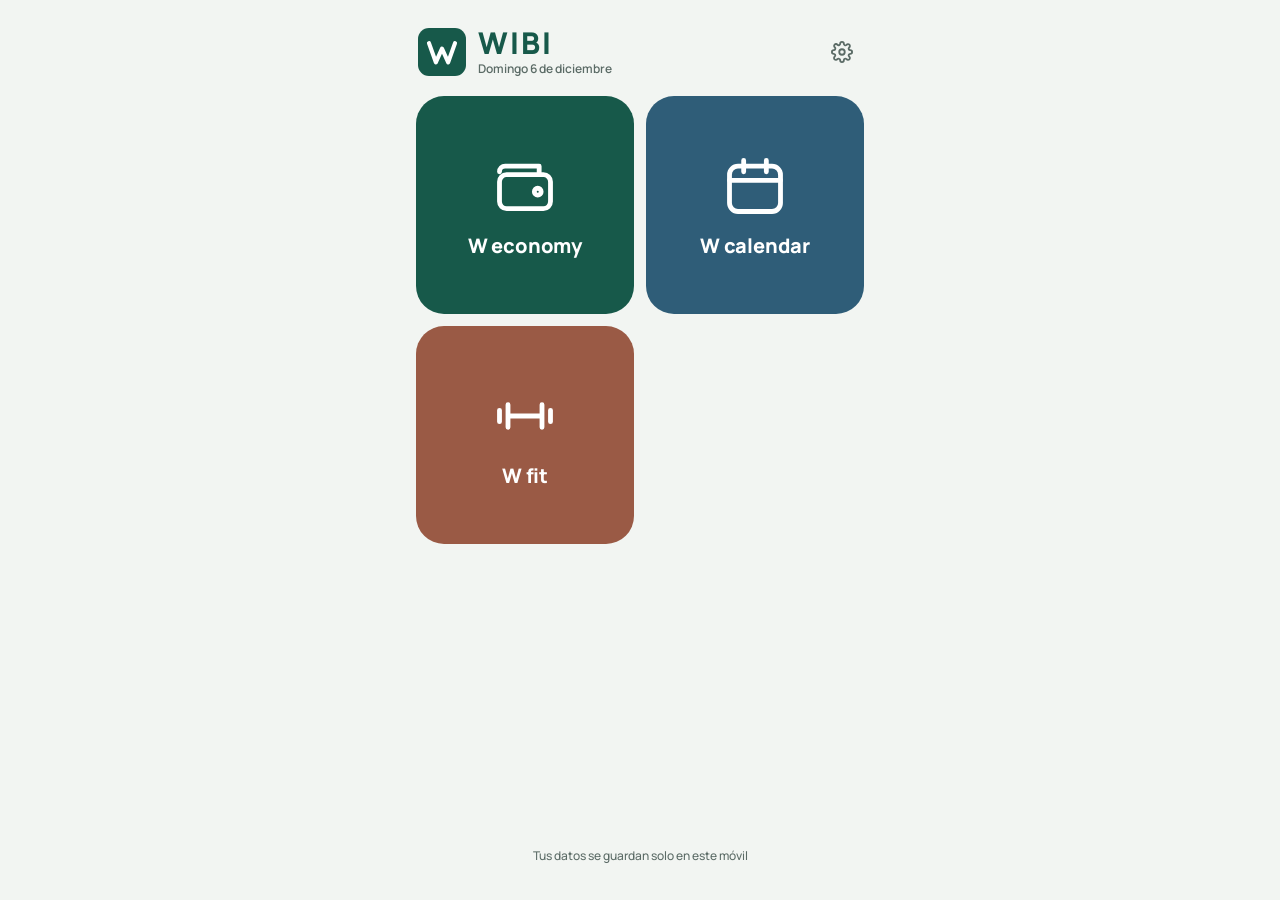
==== commit 0bb68e1e: "Turno en esquina en W fit, hoy elevado en W calendar, quitados W cart y W car del inicio (v0.39.0) C" ====
--- a/index.html
+++ b/index.html
@@ -16,10 +16,10 @@
 <link rel="preconnect" href="https://fonts.googleapis.com">
 <link rel="preconnect" href="https://fonts.gstatic.com" crossorigin>
 <link href="https://fonts.googleapis.com/css2?family=Figtree:wght@400;500;600;700;800&amp;family=Manrope:wght@400;500;600;700;800&amp;family=Bricolage+Grotesque:wght@600;700;800&amp;family=Barlow:wght@400;500;600;700&amp;family=Barlow+Condensed:wght@600;700;800&amp;family=Rubik:wght@400;500;600;700;800&amp;display=swap" rel="stylesheet">
-<link rel="stylesheet" href="css/styles.css?v=0.38.1">
-<link rel="stylesheet" href="css/calendar.css?v=0.38.1">
-<link rel="stylesheet" href="css/economy.css?v=0.38.1">
-<link rel="stylesheet" href="css/fit.css?v=0.38.1">
+<link rel="stylesheet" href="css/styles.css?v=0.39.0">
+<link rel="stylesheet" href="css/calendar.css?v=0.39.0">
+<link rel="stylesheet" href="css/economy.css?v=0.39.0">
+<link rel="stylesheet" href="css/fit.css?v=0.39.0">
 </head>
 <body>
 <div id="app"></div>
--- a/css/calendar.css
+++ b/css/calendar.css
@@ -414,3 +414,8 @@
 .cs-mini .c.free { box-shadow: inset 0 0 0 2px var(--text); color: var(--text); }
 .cs-mini .c.free::after { content: "libro"; position: absolute; left: 0; right: 0; bottom: 2px; text-align: center; font-size: 9px; font-weight: 800; }
 .cs-opt > header > .cs-dot, .cs-shb .cs-sb { flex: none; }
+
+/* Hoy: casilla elevada, con marco y sombra */
+.cal-cell.today, .cal-grid.month .cal-cell.today { outline: 0; border-radius: 10px; transform: translateY(-3px); z-index: 3;
+  box-shadow: 0 0 0 2.5px var(--text), 0 6px 14px rgba(0, 0, 0, .3) !important; }
+.cal-cell.today .dn { background: transparent; color: inherit; border-radius: 0; padding: 0; margin: 0; font-weight: 800; }
--- a/css/fit.css
+++ b/css/fit.css
@@ -301,3 +301,8 @@
 .f-legend i.sq.ok { background: rgba(47,165,98,.45); box-shadow: inset 0 0 0 1px rgba(47,165,98,.8); }
 .f-legend i.sq.bad { background: rgba(229,72,77,.4); box-shadow: inset 0 0 0 1px rgba(229,72,77,.8); }
 .f-legend .lg.g svg { color: #FF4B2B; } .f-legend .lg.r svg { color: #19B3C0; }
+
+/* Turno de trabajo: esquina de color arriba a la derecha */
+.f-cal .cell { overflow: hidden; }
+.f-cal .cell .sd { top: 0; right: 0; width: 22px; height: 22px; border-radius: 0; box-shadow: none; clip-path: polygon(0 0, 100% 0, 100% 100%); }
+.f-legend i.sdl { width: 12px; height: 12px; border-radius: 0; clip-path: polygon(0 0, 100% 0, 100% 100%); background: var(--f-mute); }
